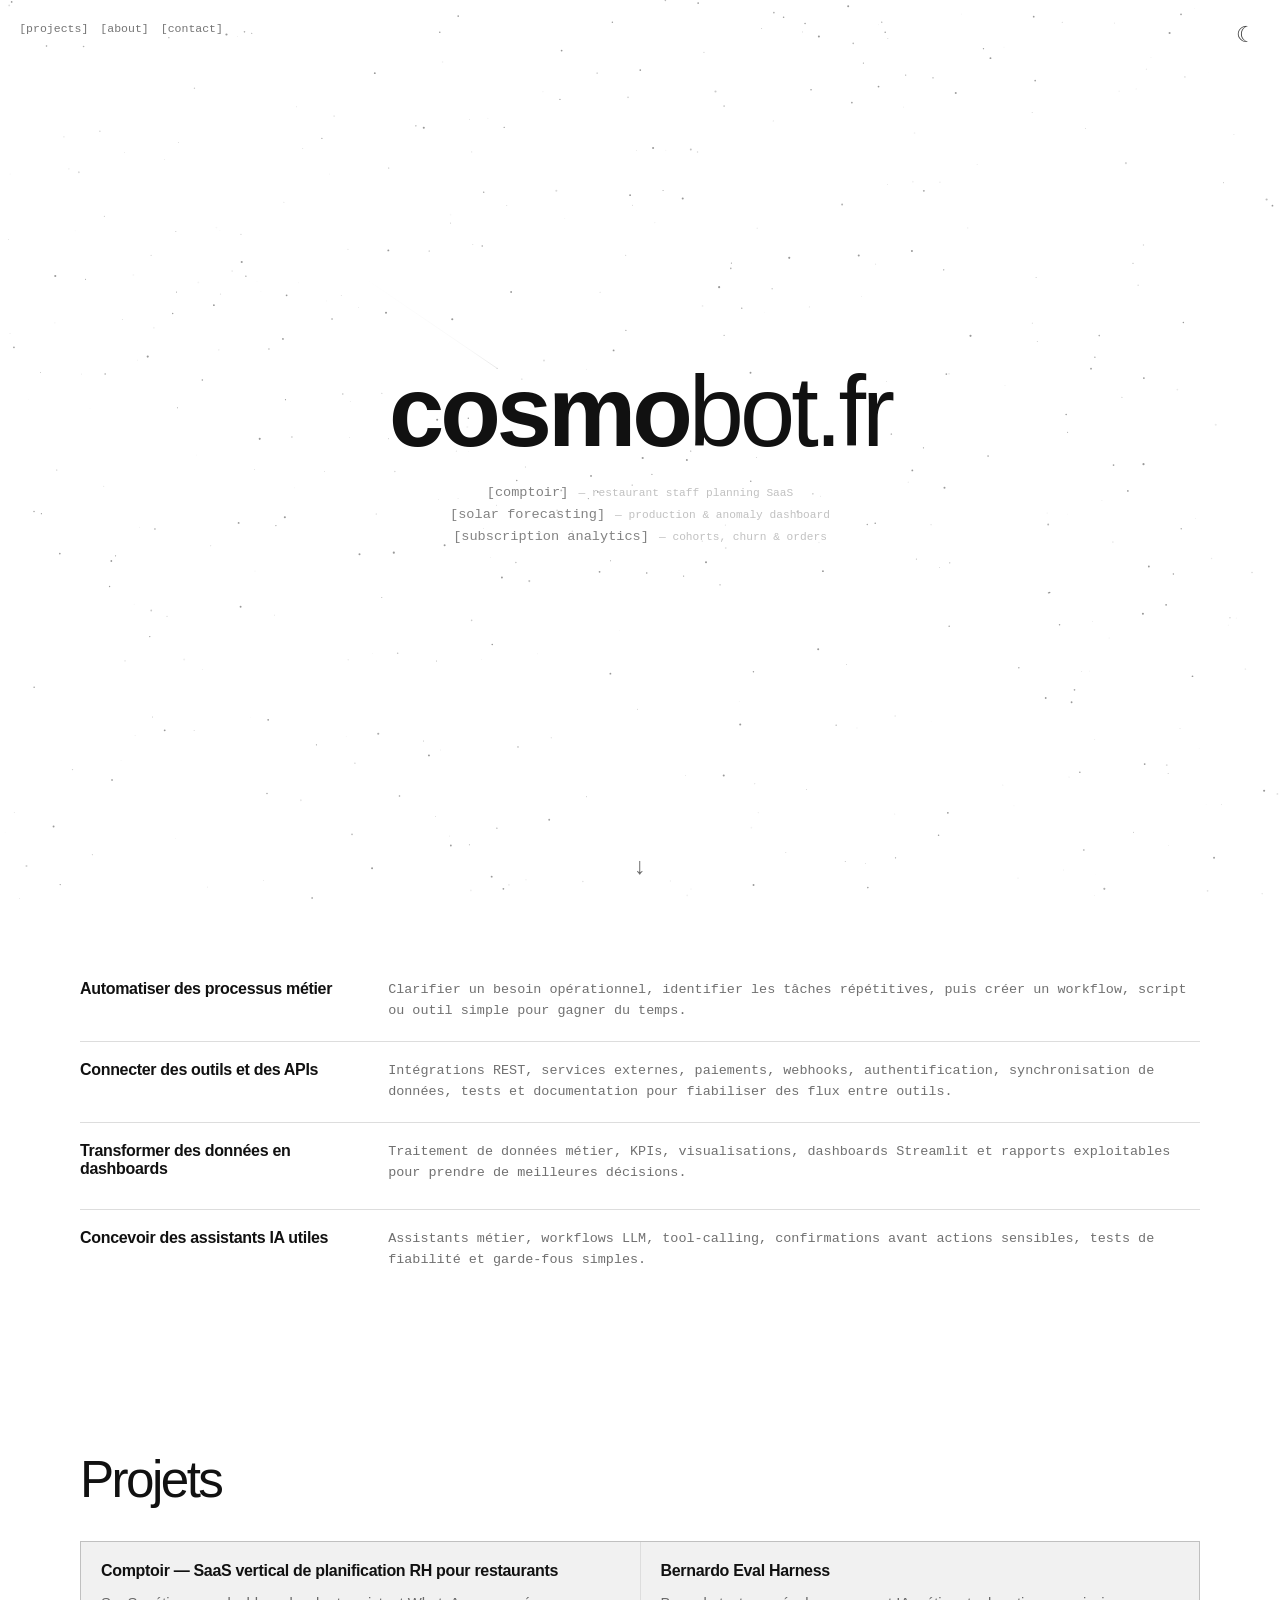
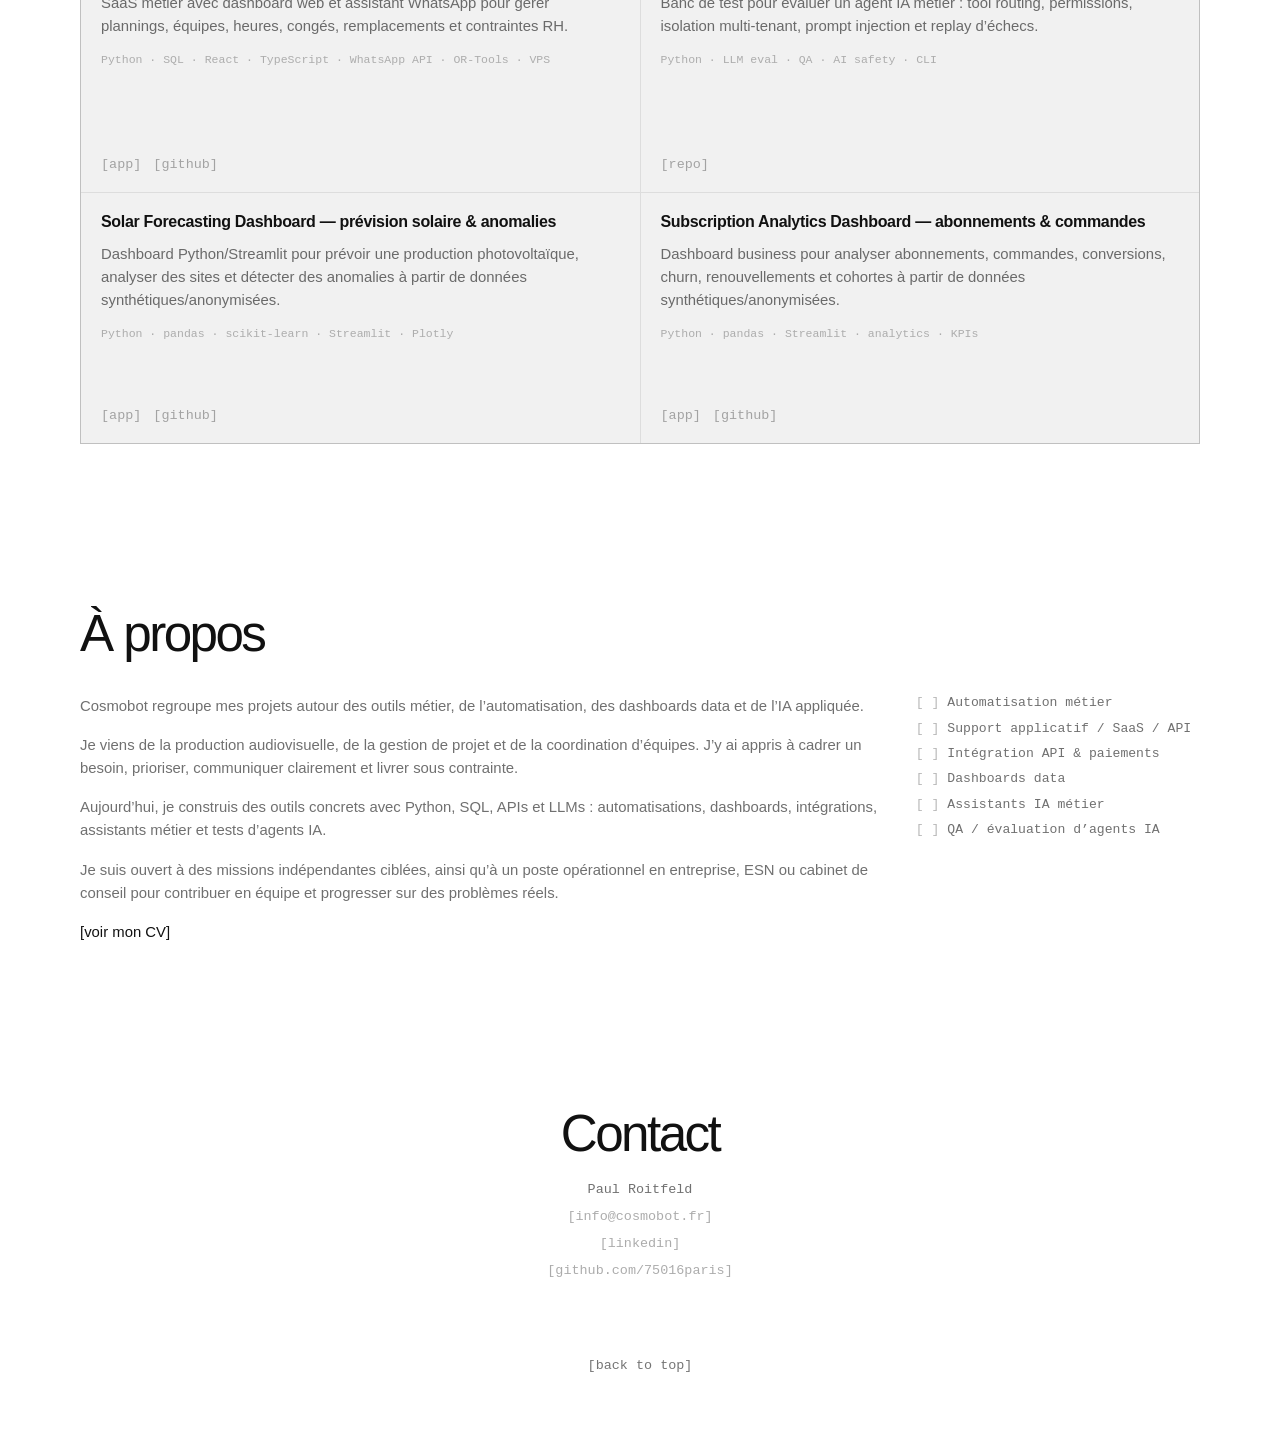
==== index.html @ 648d73d8 "Add back to top footers" ====
<!DOCTYPE html>
<html lang="fr">
<head>
  <meta charset="UTF-8">
  <meta name="viewport" content="width=device-width, initial-scale=1.0">
  <title>Cosmobot — Paul Roitfeld</title>
  <style>
    * { margin: 0; padding: 0; box-sizing: border-box; }

    :root {
      --bg: #0a0a0a;
      --text: #f0f0f0;
      --muted: rgba(240, 240, 240, 0.58);
      --faint: rgba(240, 240, 240, 0.28);
      --line: rgba(240, 240, 240, 0.14);
      --panel: rgba(240, 240, 240, 0.035);
    }

    [data-theme="light"] {
      --bg: #ffffff;
      --text: #111111;
      --muted: rgba(17, 17, 17, 0.60);
      --faint: rgba(17, 17, 17, 0.30);
      --line: rgba(17, 17, 17, 0.14);
      --panel: rgba(17, 17, 17, 0.035);
    }

    html { scroll-behavior: smooth; }

    body {
      background: var(--bg);
      color: var(--text);
      min-height: 100vh;
      transition: background 0.4s, color 0.4s;
      position: relative;
      font-family: Helvetica, 'Helvetica Neue', Arial, sans-serif;
    }

    #stars {
      position: fixed;
      top: 0; left: 0;
      width: 100%; height: 100%;
      z-index: 0;
      pointer-events: none;
      transition: opacity 0.4s;
    }

    .theme-toggle {
      position: fixed;
      top: 1.2rem;
      right: 1.2rem;
      z-index: 20;
      background: none;
      border: none;
      color: var(--text);
      cursor: pointer;
      font-size: 1.4rem;
      padding: 0.3rem;
      transition: color 0.4s, opacity 0.2s;
      opacity: 0.8;
      line-height: 1;
    }

    .theme-toggle:hover { opacity: 1; }

    .top-nav {
      position: fixed;
      top: 1.35rem;
      left: 1.2rem;
      z-index: 20;
      display: flex;
      gap: 0.75rem;
      flex-wrap: wrap;
      justify-content: flex-start;
      font-family: 'Courier New', Courier, monospace;
      font-size: 0.72rem;
    }

    .hero-products {
      display: flex;
      flex-direction: column;
      gap: 0.45rem;
      align-items: center;
      margin-bottom: 1.4rem;
      font-family: 'Courier New', Courier, monospace;
    }

    .scroll-nav {
      position: fixed;
      inset: 0;
      z-index: 20;
      pointer-events: none;
      font-family: 'Courier New', Courier, monospace;
    }

    .scroll-nav button {
      display: none;
      position: fixed;
      left: 50%;
      transform: translateX(-50%);
      background: none;
      border: none;
      color: var(--text);
      opacity: 0.62;
      font: inherit;
      font-size: 1.45rem;
      line-height: 1;
      padding: 0.25rem 0.35rem;
      cursor: pointer;
      pointer-events: auto;
      transition: opacity 0.2s, transform 0.2s;
    }

    #scrollUp { top: 1rem; }
    #scrollDown { bottom: 1rem; }
    .scroll-nav button.is-visible { display: block; }
    .scroll-nav button:hover { opacity: 1; transform: translateX(-50%) translateY(-1px); }

    .product-link {
      color: var(--text);
      font-size: 0.85rem;
      text-decoration: none;
      opacity: 0.52;
      transition: opacity 0.2s, color 0.4s;
      display: inline-block;
    }

    .product-link:hover { opacity: 1; }
    .product-link:hover .product-name { text-decoration: underline; }

    .product-tagline {
      opacity: 0.5;
      font-size: 0.7rem;
      margin-left: 0.3em;
    }

    .hero-links {
      display: flex;
      gap: 0.9rem;
      flex-wrap: wrap;
      justify-content: center;
      font-family: 'Courier New', Courier, monospace;
      font-size: 0.78rem;
    }

    a {
      color: inherit;
      text-decoration: none;
    }

    .top-nav a, .hero-links a, .bracket-link {
      opacity: 0.58;
      transition: opacity 0.2s, color 0.4s;
    }

    .top-nav a:hover, .hero-links a:hover, .bracket-link:hover { opacity: 1; }
    .top-nav a:hover span, .hero-links a:hover span, .bracket-link:hover span { text-decoration: underline; }

    .prominent-link {
      color: var(--text);
      opacity: 1;
    }

    main {
      position: relative;
      z-index: 1;
      width: min(1120px, calc(100% - 2.4rem));
      margin: 0 auto;
    }

    .hero {
      position: relative;
      min-height: 100vh;
      display: flex;
      flex-direction: column;
      align-items: center;
      justify-content: center;
      text-align: center;
      padding: 6rem 0 4rem;
    }

    .logo {
      font-size: clamp(2.9rem, 8vw, 6.2rem);
      letter-spacing: -0.04em;
      user-select: none;
      margin-bottom: 1.6rem;
      line-height: 0.95;
    }

    .logo-cosmo { font-weight: 700; }
    .logo-bot { font-weight: 300; }

    .intro-line {
      max-width: 840px;
      color: var(--muted);
      font-size: clamp(1.05rem, 2vw, 1.35rem);
      line-height: 1.45;
      margin-bottom: 1.8rem;
    }

    .actions {
      display: flex;
      gap: 1rem;
      flex-wrap: wrap;
      justify-content: center;
      font-family: 'Courier New', Courier, monospace;
      font-size: 0.82rem;
    }

    section {
      padding: 5rem 0;
    }

    .section-head {
      display: flex;
      align-items: baseline;
      justify-content: space-between;
      gap: 1.5rem;
      margin-bottom: 2rem;
    }

    h3 {
      font-size: clamp(1.8rem, 4vw, 3.2rem);
      font-weight: 400;
      letter-spacing: -0.05em;
    }


    .text-list {
      display: grid;
      gap: 1.2rem;
      width: 100%;
    }

    .text-item {
      display: grid;
      grid-template-columns: minmax(210px, 0.35fr) 1fr;
      gap: 1.5rem;
      padding-bottom: 1.2rem;
      border-bottom: 1px solid var(--line);
    }

    .text-item:last-child { border-bottom: none; }

    .text-item h4, .project h4 {
      font-size: 1rem;
      font-weight: 600;
      letter-spacing: -0.02em;
      margin-bottom: 0.75rem;
    }

    .text-item p {
      color: var(--muted);
      font-family: 'Courier New', Courier, monospace;
      font-size: 0.84rem;
      line-height: 1.55;
    }

    .project p, .about p {
      color: var(--muted);
      font-size: 0.93rem;
      line-height: 1.55;
    }

    .projects {
      display: grid;
      grid-template-columns: 1fr 1fr;
      gap: 1px;
      background: var(--line);
      border: 1px solid var(--line);
    }

    .project {
      background: color-mix(in srgb, var(--bg) 94%, var(--text));
      padding: 1.25rem;
      min-height: 250px;
      display: flex;
      flex-direction: column;
      justify-content: space-between;
      gap: 1.2rem;
      cursor: pointer;
      transition: background 0.2s, color 0.4s;
    }

    .project:hover,
    .project:focus-visible {
      background: color-mix(in srgb, var(--bg) 88%, var(--text));
      outline: none;
    }

    .meta {
      color: var(--faint);
      font-family: 'Courier New', Courier, monospace;
      font-size: 0.72rem;
      line-height: 1.5;
      margin-top: 0.8rem;
    }

    .about {
      display: grid;
      grid-template-columns: 1fr minmax(210px, 0.35fr);
      gap: 1.5rem;
      align-items: start;
      width: 100%;
    }

    .about p + p { margin-top: 1rem; }

    .roles {
      list-style: none;
      display: grid;
      gap: 0.65rem;
      color: var(--muted);
      font-family: 'Courier New', Courier, monospace;
      font-size: 0.82rem;
    }

    .roles li::before { content: '[ ] '; color: var(--faint); }

    .project-links,
    .contact-details {
      list-style: none;
      display: flex;
      flex-wrap: wrap;
      gap: 0.75rem;
      font-family: 'Courier New', Courier, monospace;
      font-size: 0.84rem;
      color: var(--muted);
    }

    .contact-details {
      justify-content: center;
      flex-direction: column;
      align-items: center;
    }

    .contact-block {
      display: flex;
      flex-direction: column;
      justify-content: center;
      align-items: center;
      text-align: center;
      gap: 1.2rem;
    }

    .contact-block p {
      max-width: 680px;
      color: var(--muted);
      line-height: 1.55;
    }

    .site-footer {
      padding: 0 0 4rem;
      text-align: center;
      font-family: 'Courier New', Courier, monospace;
      font-size: 0.84rem;
    }

    @media (max-width: 860px) {
      .projects, .about, .text-item { grid-template-columns: 1fr; }
      .top-nav {
        right: 4rem;
      }
      .section-head { align-items: flex-start; flex-direction: column; }
    }
  </style>
</head>
<body>
  <canvas id="stars"></canvas>

  <nav class="top-nav" aria-label="Navigation principale">
    <a href="#projets">[<span>projects</span>]</a>
    <a href="#about">[<span>about</span>]</a>
    <a href="#contact">[<span>contact</span>]</a>
  </nav>

  <button class="theme-toggle" id="themeToggle" aria-label="Toggle theme">
    <span id="toggleIcon">●</span>
  </button>

  <nav class="scroll-nav" aria-label="Navigation de défilement">
    <button type="button" id="scrollUp" aria-label="Faire défiler vers le haut">↑</button>
    <button type="button" id="scrollDown" aria-label="Faire défiler vers le bas">↓</button>
  </nav>

  <main>
    <section class="hero" id="top">
      <h1 class="logo"><span class="logo-cosmo">cosmo</span><span class="logo-bot">bot.fr</span></h1>
      <div class="hero-products" aria-label="Projets principaux">
        <a class="product-link" href="https://comptoir.cosmobot.fr" target="_blank" rel="noopener noreferrer">[<span class="product-name">comptoir</span>]<span class="product-tagline"> — restaurant staff planning SaaS</span></a>
        <a class="product-link" href="https://solar.cosmobot.fr" target="_blank" rel="noopener noreferrer">[<span class="product-name">solar forecasting</span>]<span class="product-tagline"> — production & anomaly dashboard</span></a>
        <a class="product-link" href="https://analytics.cosmobot.fr" target="_blank" rel="noopener noreferrer">[<span class="product-name">subscription analytics</span>]<span class="product-tagline"> — cohorts, churn & orders</span></a>
      </div>
    </section>

    <section id="services" aria-label="Services">
      <div class="text-list">
        <article class="text-item">
          <h4>Automatiser des processus métier</h4>
          <p>Clarifier un besoin opérationnel, identifier les tâches répétitives, puis créer un workflow, script ou outil simple pour gagner du temps.</p>
        </article>
        <article class="text-item">
          <h4>Connecter des outils et des APIs</h4>
          <p>Intégrations REST, services externes, paiements, webhooks, authentification, synchronisation de données, tests et documentation pour fiabiliser des flux entre outils.</p>
        </article>
        <article class="text-item">
          <h4>Transformer des données en dashboards</h4>
          <p>Traitement de données métier, KPIs, visualisations, dashboards Streamlit et rapports exploitables pour prendre de meilleures décisions.</p>
        </article>
        <article class="text-item">
          <h4>Concevoir des assistants IA utiles</h4>
          <p>Assistants métier, workflows LLM, tool-calling, confirmations avant actions sensibles, tests de fiabilité et garde-fous simples.</p>
        </article>
      </div>
    </section>

    <section id="projets">
      <div class="section-head">
        <h3>Projets</h3>
      </div>
      <div class="projects">
        <article class="project" id="comptoir" tabindex="0" data-href="projects/comptoir.html" aria-label="Ouvrir la page projet Comptoir">
          <div>
            <h4>Comptoir — SaaS vertical de planification RH pour restaurants</h4>
            <p>SaaS métier avec dashboard web et assistant WhatsApp pour gérer plannings, équipes, heures, congés, remplacements et contraintes RH.</p>
            <div class="meta">Python · SQL · React · TypeScript · WhatsApp API · OR-Tools · VPS</div>
          </div>
          <div class="project-links">
            <a class="bracket-link" href="https://comptoir.cosmobot.fr" target="_blank" rel="noopener noreferrer">[<span>app</span>]</a>
            <a class="bracket-link" href="https://github.com/75016paris/comptoir-ai-restaurant-planning" target="_blank" rel="noopener noreferrer">[<span>github</span>]</a>
          </div>
        </article>
        <article class="project" id="bernardo" tabindex="0" data-href="projects/bernardo.html" aria-label="Ouvrir la page projet Bernardo Eval Harness">
          <div>
            <h4>Bernardo Eval Harness</h4>
            <p>Banc de test pour évaluer un agent IA métier : tool routing, permissions, isolation multi-tenant, prompt injection et replay d’échecs.</p>
            <div class="meta">Python · LLM eval · QA · AI safety · CLI</div>
          </div>
          <div class="project-links">
            <a class="bracket-link" href="https://github.com/75016paris/bernardo-ai-agent-eval-harness" target="_blank" rel="noopener noreferrer">[<span>repo</span>]</a>
          </div>
        </article>
        <article class="project" id="solar-forecasting" tabindex="0" data-href="projects/solar-forecasting.html" aria-label="Ouvrir la page projet Solar Forecasting Dashboard">
          <div>
            <h4>Solar Forecasting Dashboard — prévision solaire & anomalies</h4>
            <p>Dashboard Python/Streamlit pour prévoir une production photovoltaïque, analyser des sites et détecter des anomalies à partir de données synthétiques/anonymisées.</p>
            <div class="meta">Python · pandas · scikit-learn · Streamlit · Plotly</div>
          </div>
          <div class="project-links">
            <a class="bracket-link" href="https://solar.cosmobot.fr" target="_blank" rel="noopener noreferrer">[<span>app</span>]</a>
            <a class="bracket-link" href="https://github.com/75016paris/solar-forecasting-anomaly-detection-dashboard" target="_blank" rel="noopener noreferrer">[<span>github</span>]</a>
          </div>
        </article>
        <article class="project" id="subscription-analytics" tabindex="0" data-href="projects/subscription-analytics.html" aria-label="Ouvrir la page projet Subscription Analytics Dashboard">
          <div>
            <h4>Subscription Analytics Dashboard — abonnements & commandes</h4>
            <p>Dashboard business pour analyser abonnements, commandes, conversions, churn, renouvellements et cohortes à partir de données synthétiques/anonymisées.</p>
            <div class="meta">Python · pandas · Streamlit · analytics · KPIs</div>
          </div>
          <div class="project-links">
            <a class="bracket-link" href="https://analytics.cosmobot.fr" target="_blank" rel="noopener noreferrer">[<span>app</span>]</a>
            <a class="bracket-link" href="https://github.com/75016paris/subscription-analytics-dashboard" target="_blank" rel="noopener noreferrer">[<span>github</span>]</a>
          </div>
        </article>
      </div>
    </section>

    <section id="about">
      <div class="section-head">
        <h3>À propos</h3>
      </div>
      <div class="about">
        <div>
          <p>
            Cosmobot regroupe mes projets autour des outils métier, de l’automatisation,
            des dashboards data et de l’IA appliquée.
          </p>
          <p>
            Je viens de la production audiovisuelle, de la gestion de projet et de la coordination d’équipes.
            J’y ai appris à cadrer un besoin, prioriser, communiquer clairement et livrer sous contrainte.
          </p>
          <p>
            Aujourd’hui, je construis des outils concrets avec Python, SQL, APIs et LLMs : automatisations,
            dashboards, intégrations, assistants métier et tests d’agents IA.
          </p>
          <p>
            Je suis ouvert à des missions indépendantes ciblées, ainsi qu’à un poste opérationnel en entreprise,
            ESN ou cabinet de conseil pour contribuer en équipe et progresser sur des problèmes réels.
          </p>
          <p>
            <a class="bracket-link prominent-link" href="cv.html">[<span>voir mon CV</span>]</a>
          </p>
        </div>
        <ul class="roles">
          <li>Automatisation métier</li>
          <li>Support applicatif / SaaS / API</li>
          <li>Intégration API & paiements</li>
          <li>Dashboards data</li>
          <li>Assistants IA métier</li>
          <li>QA / évaluation d’agents IA</li>
        </ul>
      </div>
    </section>

    <section id="contact">
      <div class="contact-block">
        <h3>Contact</h3>
        <ul class="contact-details">
          <li>Paul Roitfeld</li>
          <li><a class="bracket-link js-email" href="#" data-user="info" data-domain="cosmobot.fr">[<span>info@cosmobot.fr</span>]</a></li>
          <li><a class="bracket-link" href="https://www.linkedin.com/in/paul-r-07ab7b38b/">[<span>linkedin</span>]</a></li>
          <li><a class="bracket-link" href="https://github.com/75016paris">[<span>github.com/75016paris</span>]</a></li>
        </ul>
      </div>
    </section>

    <footer class="site-footer">
      <a class="bracket-link" href="#top">[<span>back to top</span>]</a>
    </footer>
  </main>

  <script>
    const html = document.documentElement;
    const iconEl = document.getElementById('toggleIcon');
    const canvas = document.getElementById('stars');
    const ctx = canvas.getContext('2d');
    const ICONS = { light: '☾︎', dark: '☀︎' };

    function getSystemPref() {
      return window.matchMedia('(prefers-color-scheme: light)').matches ? 'light' : 'dark';
    }

    let theme = localStorage.getItem('cosmobot-theme') || getSystemPref();

    function applyTheme() {
      html.setAttribute('data-theme', theme);
      iconEl.textContent = ICONS[theme];
    }

    applyTheme();

    document.getElementById('themeToggle').addEventListener('click', () => {
      theme = theme === 'light' ? 'dark' : 'light';
      localStorage.setItem('cosmobot-theme', theme);
      applyTheme();
    });

    document.querySelectorAll('.js-email').forEach((link) => {
      const email = `${link.dataset.user}@${link.dataset.domain}`;
      link.href = `mailto:${email}`;
    });

    document.querySelectorAll('.project').forEach((card) => {
      card.addEventListener('click', () => {
        window.location.href = card.dataset.href;
      });
      card.addEventListener('keydown', (event) => {
        if (event.key === 'Enter' || event.key === ' ') {
          event.preventDefault();
          window.location.href = card.dataset.href;
        }
      });
    });

    document.querySelectorAll('.project a').forEach((link) => {
      link.addEventListener('click', (event) => event.stopPropagation());
    });

    const scrollUp = document.getElementById('scrollUp');
    const scrollDown = document.getElementById('scrollDown');

    function updateScrollNav() {
      const doc = document.documentElement;
      const canScroll = doc.scrollHeight > window.innerHeight + 8;
      const nearTop = window.scrollY < 24;
      const nearBottom = window.scrollY + window.innerHeight >= doc.scrollHeight - 24;
      scrollUp.classList.toggle('is-visible', canScroll && !nearTop);
      scrollDown.classList.toggle('is-visible', canScroll && !nearBottom);
    }

    scrollUp.addEventListener('click', () => {
      window.scrollBy({ top: -window.innerHeight * 0.85, behavior: 'smooth' });
    });

    scrollDown.addEventListener('click', () => {
      if (window.scrollY < 24) {
        const services = document.getElementById('services');
        const target = Math.max(0, services.offsetTop - 60);
        window.scrollTo({ top: target, behavior: 'smooth' });
        return;
      }
      window.scrollBy({ top: window.innerHeight * 0.85, behavior: 'smooth' });
    });

    window.addEventListener('scroll', updateScrollNav, { passive: true });
    window.addEventListener('resize', updateScrollNav);
    updateScrollNav();

    let w, h, stars = [], shootingStar = null, shootingTimer = 0, lastTime = 0;

    function resize() {
      w = canvas.width = window.innerWidth;
      h = canvas.height = window.innerHeight;
      initStars();
    }

    function initStars() {
      stars = [];
      const count = Math.floor((w * h) / 2500);
      for (let i = 0; i < count; i++) {
        stars.push({
          x: Math.random() * w,
          y: Math.random() * h,
          r: Math.random() * 0.7 + 0.2,
          baseAlpha: Math.random() * 0.05 + 0.02,
          phase: Math.random() * Math.PI * 2,
          speed: Math.random() * 1.2 + 0.3,
          amplitude: Math.random() * 0.95 + 0.4
        });
      }
    }

    function starColor() {
      return html.getAttribute('data-theme') === 'light' ? '0, 0, 0' : '255, 255, 255';
    }

    function launchShootingStar() {
      shootingStar = {
        x: Math.random() * w * 0.7,
        y: Math.random() * h * 0.3,
        angle: Math.PI / 7 + Math.random() * Math.PI / 8,
        speed: 7 + Math.random() * 3,
        life: 1,
        length: 140 + Math.random() * 80,
        maxAlpha: 0.3 + Math.random() * 0.2
      };
    }

    function draw(time) {
      const dt = (time - lastTime) / 1000;
      lastTime = time;
      ctx.clearRect(0, 0, w, h);
      const c = starColor();
      const isLight = html.getAttribute('data-theme') === 'light';

      for (const s of stars) {
        s.phase += s.speed * dt;
        const twinkle = (Math.sin(s.phase) + 1) / 2;
        const alpha = s.baseAlpha + s.amplitude * twinkle;
        const a = isLight ? Math.min(alpha * 1.2, 0.40) : alpha;
        const r = isLight ? s.r * 1.2 : s.r;
        ctx.beginPath();
        ctx.arc(s.x, s.y, r, 0, Math.PI * 2);
        ctx.fillStyle = `rgba(${c}, ${a})`;
        ctx.fill();
      }

      shootingTimer += dt;
      const shootInterval = shootingStar === null && lastTime < 3000 ? 1 : 6 + Math.random() * 6;
      if (shootingTimer > shootInterval && !shootingStar) {
        launchShootingStar();
        shootingTimer = 0;
      }

      if (shootingStar) {
        const ss = shootingStar;
        ss.x += Math.cos(ss.angle) * ss.speed;
        ss.y += Math.sin(ss.angle) * ss.speed;
        ss.life -= dt * 0.4;
        if (ss.life > 0 && ss.x < w + 100 && ss.y < h + 100) {
          const tailX = ss.x - Math.cos(ss.angle) * ss.length * ss.life;
          const tailY = ss.y - Math.sin(ss.angle) * ss.length * ss.life;
          const a = ss.life * (isLight ? ss.maxAlpha * 0.5 : ss.maxAlpha);
          const grad = ctx.createLinearGradient(tailX, tailY, ss.x, ss.y);
          grad.addColorStop(0, `rgba(${c}, 0)`);
          grad.addColorStop(0.8, `rgba(${c}, ${a * 0.3})`);
          grad.addColorStop(1, `rgba(${c}, ${a})`);
          ctx.beginPath();
          ctx.moveTo(tailX, tailY);
          ctx.lineTo(ss.x, ss.y);
          ctx.strokeStyle = grad;
          ctx.lineWidth = 0.7;
          ctx.stroke();
          ctx.beginPath();
          ctx.arc(ss.x, ss.y, 0.7, 0, Math.PI * 2);
          ctx.fillStyle = `rgba(${c}, ${a * 1.2})`;
          ctx.fill();
        } else {
          shootingStar = null;
        }
      }

      requestAnimationFrame(draw);
    }

    window.addEventListener('resize', resize);
    resize();
    requestAnimationFrame(draw);
  </script>
</body>
</html>
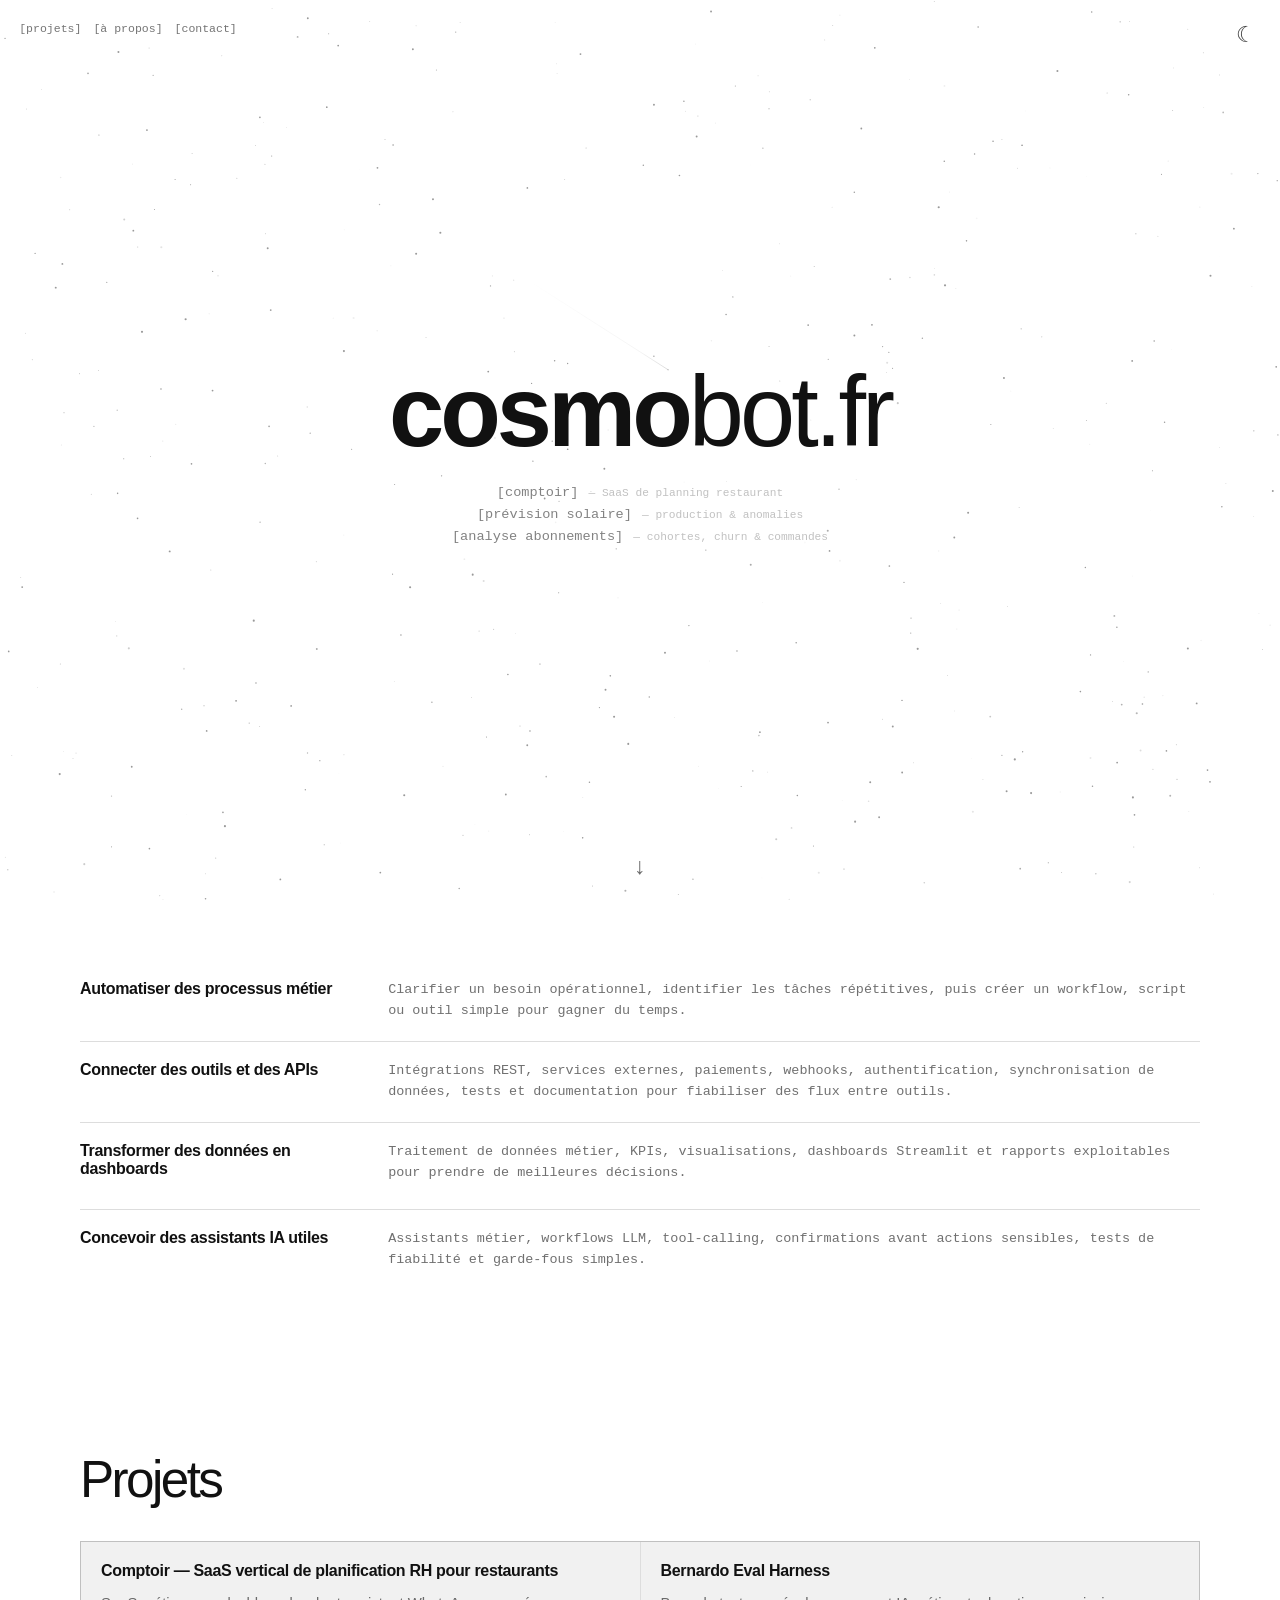
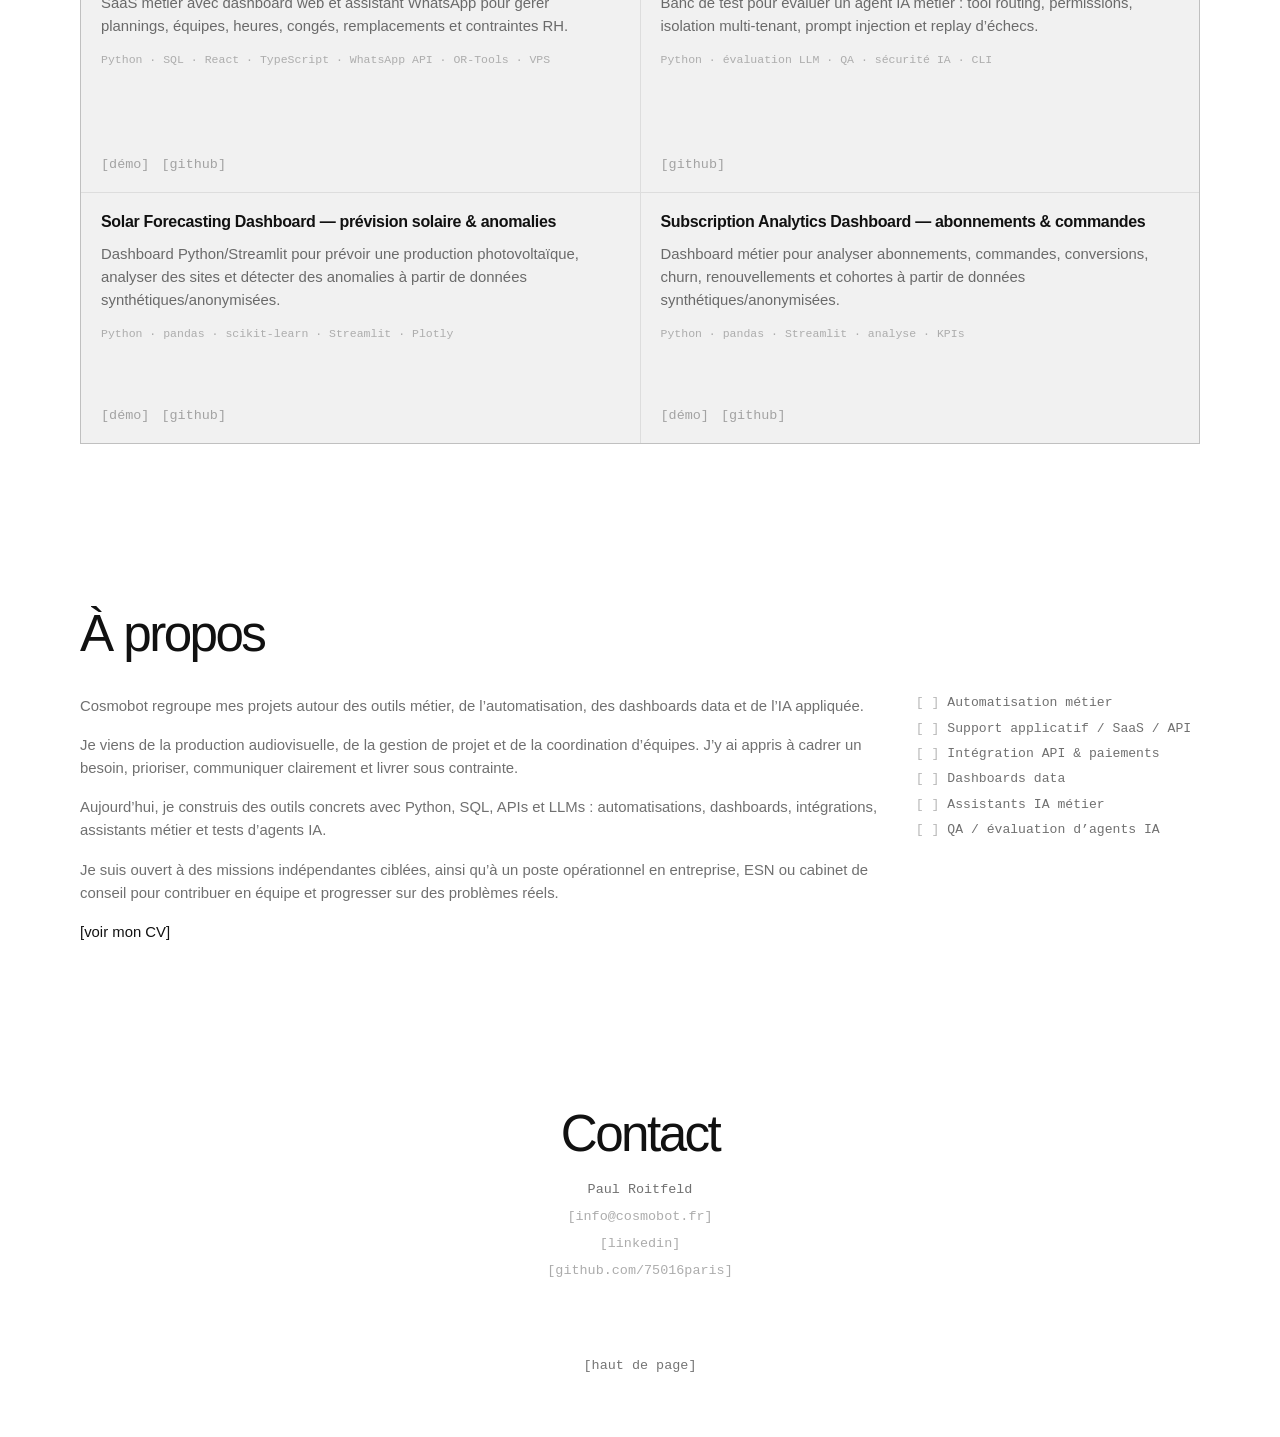
==== commit 169b75ad: "Translate French site UI labels" ====
--- a/index.html
+++ b/index.html
@@ -369,12 +369,12 @@
   <canvas id="stars"></canvas>
 
   <nav class="top-nav" aria-label="Navigation principale">
-    <a href="#projets">[<span>projects</span>]</a>
-    <a href="#about">[<span>about</span>]</a>
+    <a href="#projets">[<span>projets</span>]</a>
+    <a href="#about">[<span>à propos</span>]</a>
     <a href="#contact">[<span>contact</span>]</a>
   </nav>
 
-  <button class="theme-toggle" id="themeToggle" aria-label="Toggle theme">
+  <button class="theme-toggle" id="themeToggle" aria-label="Changer le thème">
     <span id="toggleIcon">●</span>
   </button>
 
@@ -387,9 +387,9 @@
     <section class="hero" id="top">
       <h1 class="logo"><span class="logo-cosmo">cosmo</span><span class="logo-bot">bot.fr</span></h1>
       <div class="hero-products" aria-label="Projets principaux">
-        <a class="product-link" href="https://comptoir.cosmobot.fr" target="_blank" rel="noopener noreferrer">[<span class="product-name">comptoir</span>]<span class="product-tagline"> — restaurant staff planning SaaS</span></a>
-        <a class="product-link" href="https://solar.cosmobot.fr" target="_blank" rel="noopener noreferrer">[<span class="product-name">solar forecasting</span>]<span class="product-tagline"> — production & anomaly dashboard</span></a>
-        <a class="product-link" href="https://analytics.cosmobot.fr" target="_blank" rel="noopener noreferrer">[<span class="product-name">subscription analytics</span>]<span class="product-tagline"> — cohorts, churn & orders</span></a>
+        <a class="product-link" href="https://comptoir.cosmobot.fr" target="_blank" rel="noopener noreferrer">[<span class="product-name">comptoir</span>]<span class="product-tagline"> — SaaS de planning restaurant</span></a>
+        <a class="product-link" href="https://solar.cosmobot.fr" target="_blank" rel="noopener noreferrer">[<span class="product-name">prévision solaire</span>]<span class="product-tagline"> — production & anomalies</span></a>
+        <a class="product-link" href="https://analytics.cosmobot.fr" target="_blank" rel="noopener noreferrer">[<span class="product-name">analyse abonnements</span>]<span class="product-tagline"> — cohortes, churn & commandes</span></a>
       </div>
     </section>
 
@@ -426,7 +426,7 @@
             <div class="meta">Python · SQL · React · TypeScript · WhatsApp API · OR-Tools · VPS</div>
           </div>
           <div class="project-links">
-            <a class="bracket-link" href="https://comptoir.cosmobot.fr" target="_blank" rel="noopener noreferrer">[<span>app</span>]</a>
+            <a class="bracket-link" href="https://comptoir.cosmobot.fr" target="_blank" rel="noopener noreferrer">[<span>démo</span>]</a>
             <a class="bracket-link" href="https://github.com/75016paris/comptoir-ai-restaurant-planning" target="_blank" rel="noopener noreferrer">[<span>github</span>]</a>
           </div>
         </article>
@@ -434,10 +434,10 @@
           <div>
             <h4>Bernardo Eval Harness</h4>
             <p>Banc de test pour évaluer un agent IA métier : tool routing, permissions, isolation multi-tenant, prompt injection et replay d’échecs.</p>
-            <div class="meta">Python · LLM eval · QA · AI safety · CLI</div>
+            <div class="meta">Python · évaluation LLM · QA · sécurité IA · CLI</div>
           </div>
           <div class="project-links">
-            <a class="bracket-link" href="https://github.com/75016paris/bernardo-ai-agent-eval-harness" target="_blank" rel="noopener noreferrer">[<span>repo</span>]</a>
+            <a class="bracket-link" href="https://github.com/75016paris/bernardo-ai-agent-eval-harness" target="_blank" rel="noopener noreferrer">[<span>github</span>]</a>
           </div>
         </article>
         <article class="project" id="solar-forecasting" tabindex="0" data-href="projects/solar-forecasting.html" aria-label="Ouvrir la page projet Solar Forecasting Dashboard">
@@ -447,18 +447,18 @@
             <div class="meta">Python · pandas · scikit-learn · Streamlit · Plotly</div>
           </div>
           <div class="project-links">
-            <a class="bracket-link" href="https://solar.cosmobot.fr" target="_blank" rel="noopener noreferrer">[<span>app</span>]</a>
+            <a class="bracket-link" href="https://solar.cosmobot.fr" target="_blank" rel="noopener noreferrer">[<span>démo</span>]</a>
             <a class="bracket-link" href="https://github.com/75016paris/solar-forecasting-anomaly-detection-dashboard" target="_blank" rel="noopener noreferrer">[<span>github</span>]</a>
           </div>
         </article>
         <article class="project" id="subscription-analytics" tabindex="0" data-href="projects/subscription-analytics.html" aria-label="Ouvrir la page projet Subscription Analytics Dashboard">
           <div>
             <h4>Subscription Analytics Dashboard — abonnements & commandes</h4>
-            <p>Dashboard business pour analyser abonnements, commandes, conversions, churn, renouvellements et cohortes à partir de données synthétiques/anonymisées.</p>
-            <div class="meta">Python · pandas · Streamlit · analytics · KPIs</div>
+            <p>Dashboard métier pour analyser abonnements, commandes, conversions, churn, renouvellements et cohortes à partir de données synthétiques/anonymisées.</p>
+            <div class="meta">Python · pandas · Streamlit · analyse · KPIs</div>
           </div>
           <div class="project-links">
-            <a class="bracket-link" href="https://analytics.cosmobot.fr" target="_blank" rel="noopener noreferrer">[<span>app</span>]</a>
+            <a class="bracket-link" href="https://analytics.cosmobot.fr" target="_blank" rel="noopener noreferrer">[<span>démo</span>]</a>
             <a class="bracket-link" href="https://github.com/75016paris/subscription-analytics-dashboard" target="_blank" rel="noopener noreferrer">[<span>github</span>]</a>
           </div>
         </article>
@@ -515,7 +515,7 @@
     </section>
 
     <footer class="site-footer">
-      <a class="bracket-link" href="#top">[<span>back to top</span>]</a>
+      <a class="bracket-link" href="#top">[<span>haut de page</span>]</a>
     </footer>
   </main>
 
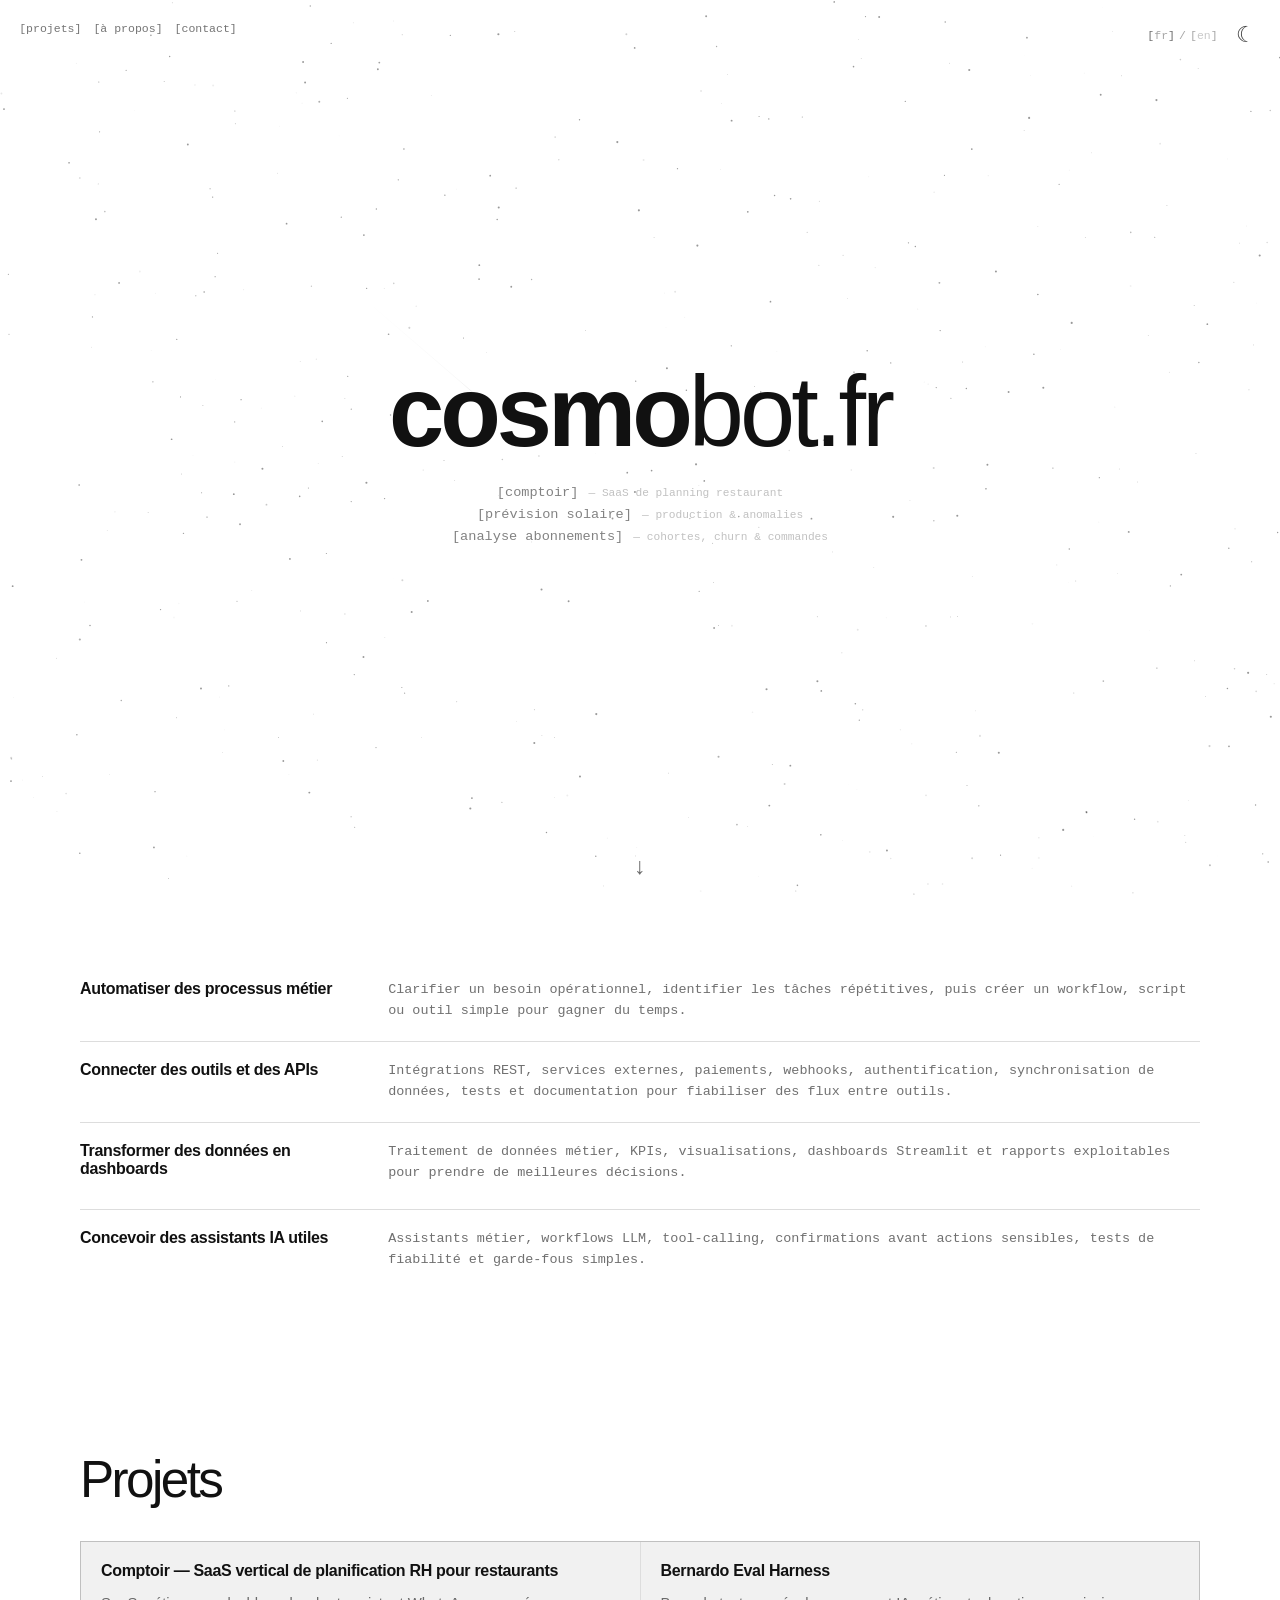
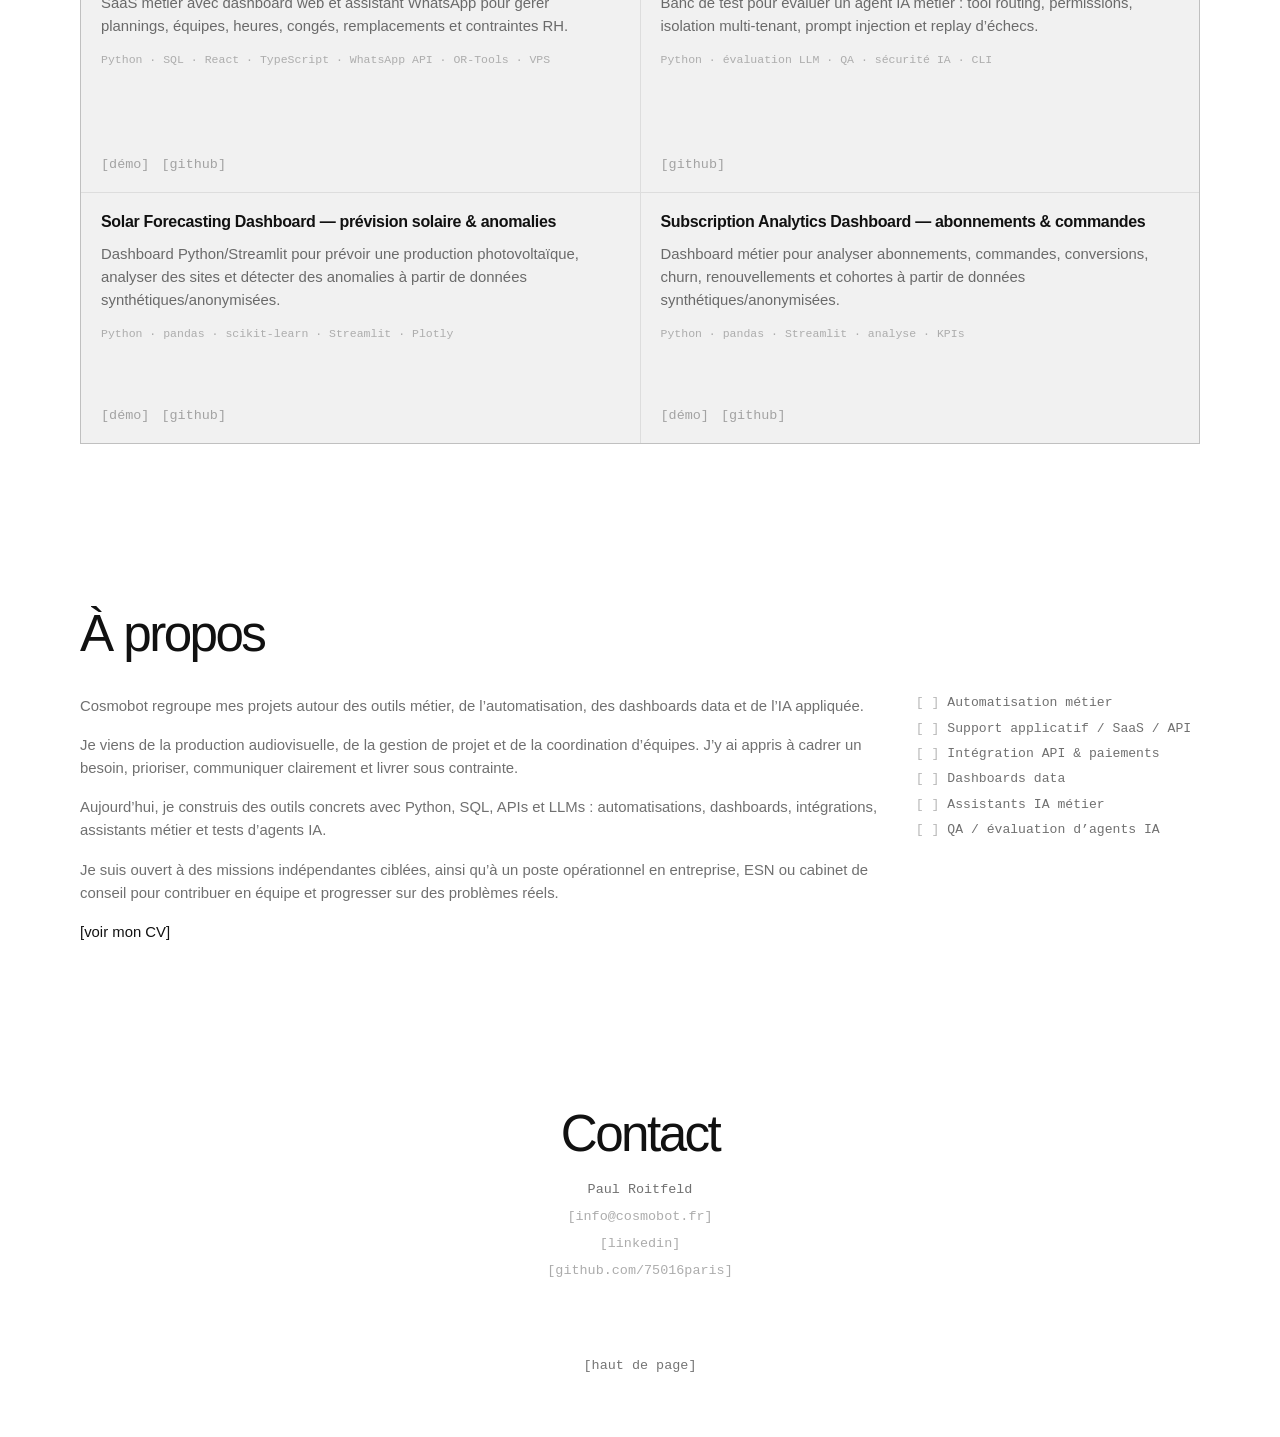
==== commit 38cf45bb: "Add project hover preview images" ====
--- a/index.html
+++ b/index.html
@@ -62,6 +62,42 @@
     }
 
     .theme-toggle:hover { opacity: 1; }
+
+    .corner-controls {
+      position: fixed;
+      top: 1.2rem;
+      right: 1.2rem;
+      z-index: 20;
+      display: flex;
+      align-items: center;
+      gap: 0.85rem;
+      font-family: 'Courier New', Courier, monospace;
+      font-size: 0.72rem;
+    }
+
+    .corner-controls .theme-toggle {
+      position: static;
+      top: auto;
+      right: auto;
+    }
+
+    .language-switch {
+      display: flex;
+      gap: 0.25rem;
+      color: var(--muted);
+    }
+
+    .language-switch a,
+    .language-switch span {
+      opacity: 0.62;
+      color: inherit;
+      text-decoration: none;
+    }
+
+    .language-switch a:hover,
+    .language-switch a.is-active { opacity: 1; }
+
+    .language-switch a:hover span { text-decoration: underline; }
 
     .top-nav {
       position: fixed;
@@ -271,6 +307,8 @@
     }
 
     .project {
+      position: relative;
+      overflow: hidden;
       background: color-mix(in srgb, var(--bg) 94%, var(--text));
       padding: 1.25rem;
       min-height: 250px;
@@ -282,11 +320,69 @@
       transition: background 0.2s, color 0.4s;
     }
 
+    .project::before {
+      content: '';
+      position: absolute;
+      inset: 0;
+      z-index: 0;
+      background-image: var(--project-preview);
+      background-size: cover;
+      background-position: center;
+      opacity: 0;
+      filter: brightness(0.58) saturate(0.9);
+      transform: scale(1.04);
+      transition: opacity 0.24s ease, transform 0.32s ease;
+    }
+
+    .project::after {
+      content: '';
+      position: absolute;
+      inset: 0;
+      z-index: 0;
+      background: rgba(0, 0, 0, 0.34);
+      opacity: 0;
+      transition: opacity 0.24s ease;
+    }
+
+    .project > * {
+      position: relative;
+      z-index: 1;
+    }
+
     .project:hover,
     .project:focus-visible {
       background: color-mix(in srgb, var(--bg) 88%, var(--text));
+      color: #f0f0f0;
       outline: none;
     }
+
+    .project:hover::before,
+    .project:focus-visible::before {
+      opacity: 1;
+      transform: scale(1);
+    }
+
+    .project:hover::after,
+    .project:focus-visible::after {
+      opacity: 1;
+    }
+
+    .project:hover h4,
+    .project:focus-visible h4,
+    .project:hover p,
+    .project:focus-visible p,
+    .project:hover .meta,
+    .project:focus-visible .meta,
+    .project:hover .project-links,
+    .project:focus-visible .project-links {
+      color: rgba(240, 240, 240, 0.9);
+      text-shadow: 0 1px 8px rgba(0, 0, 0, 0.85);
+    }
+
+    #comptoir { --project-preview: url('assets/project-previews/comptoir-dashboard.png'); }
+    #bernardo { --project-preview: url('assets/project-previews/bernardo-terminal.png'); }
+    #solar-forecasting { --project-preview: url('assets/project-previews/solar-executive.png'); }
+    #subscription-analytics { --project-preview: url('assets/project-previews/subscription-business-kpis.png'); }
 
     .meta {
       color: var(--faint);
@@ -359,7 +455,7 @@
     @media (max-width: 860px) {
       .projects, .about, .text-item { grid-template-columns: 1fr; }
       .top-nav {
-        right: 4rem;
+        right: 8rem;
       }
       .section-head { align-items: flex-start; flex-direction: column; }
     }
@@ -374,9 +470,16 @@
     <a href="#contact">[<span>contact</span>]</a>
   </nav>
 
-  <button class="theme-toggle" id="themeToggle" aria-label="Changer le thème">
-    <span id="toggleIcon">●</span>
-  </button>
+  <div class="corner-controls">
+    <nav class="language-switch" aria-label="Langue">
+      <a class="is-active" href="/" aria-current="page">[<span>fr</span>]</a>
+      <span>/</span>
+      <a href="en/">[<span>en</span>]</a>
+    </nav>
+    <button class="theme-toggle" id="themeToggle" aria-label="Changer le thème">
+      <span id="toggleIcon">●</span>
+    </button>
+  </div>
 
   <nav class="scroll-nav" aria-label="Navigation de défilement">
     <button type="button" id="scrollUp" aria-label="Faire défiler vers le haut">↑</button>
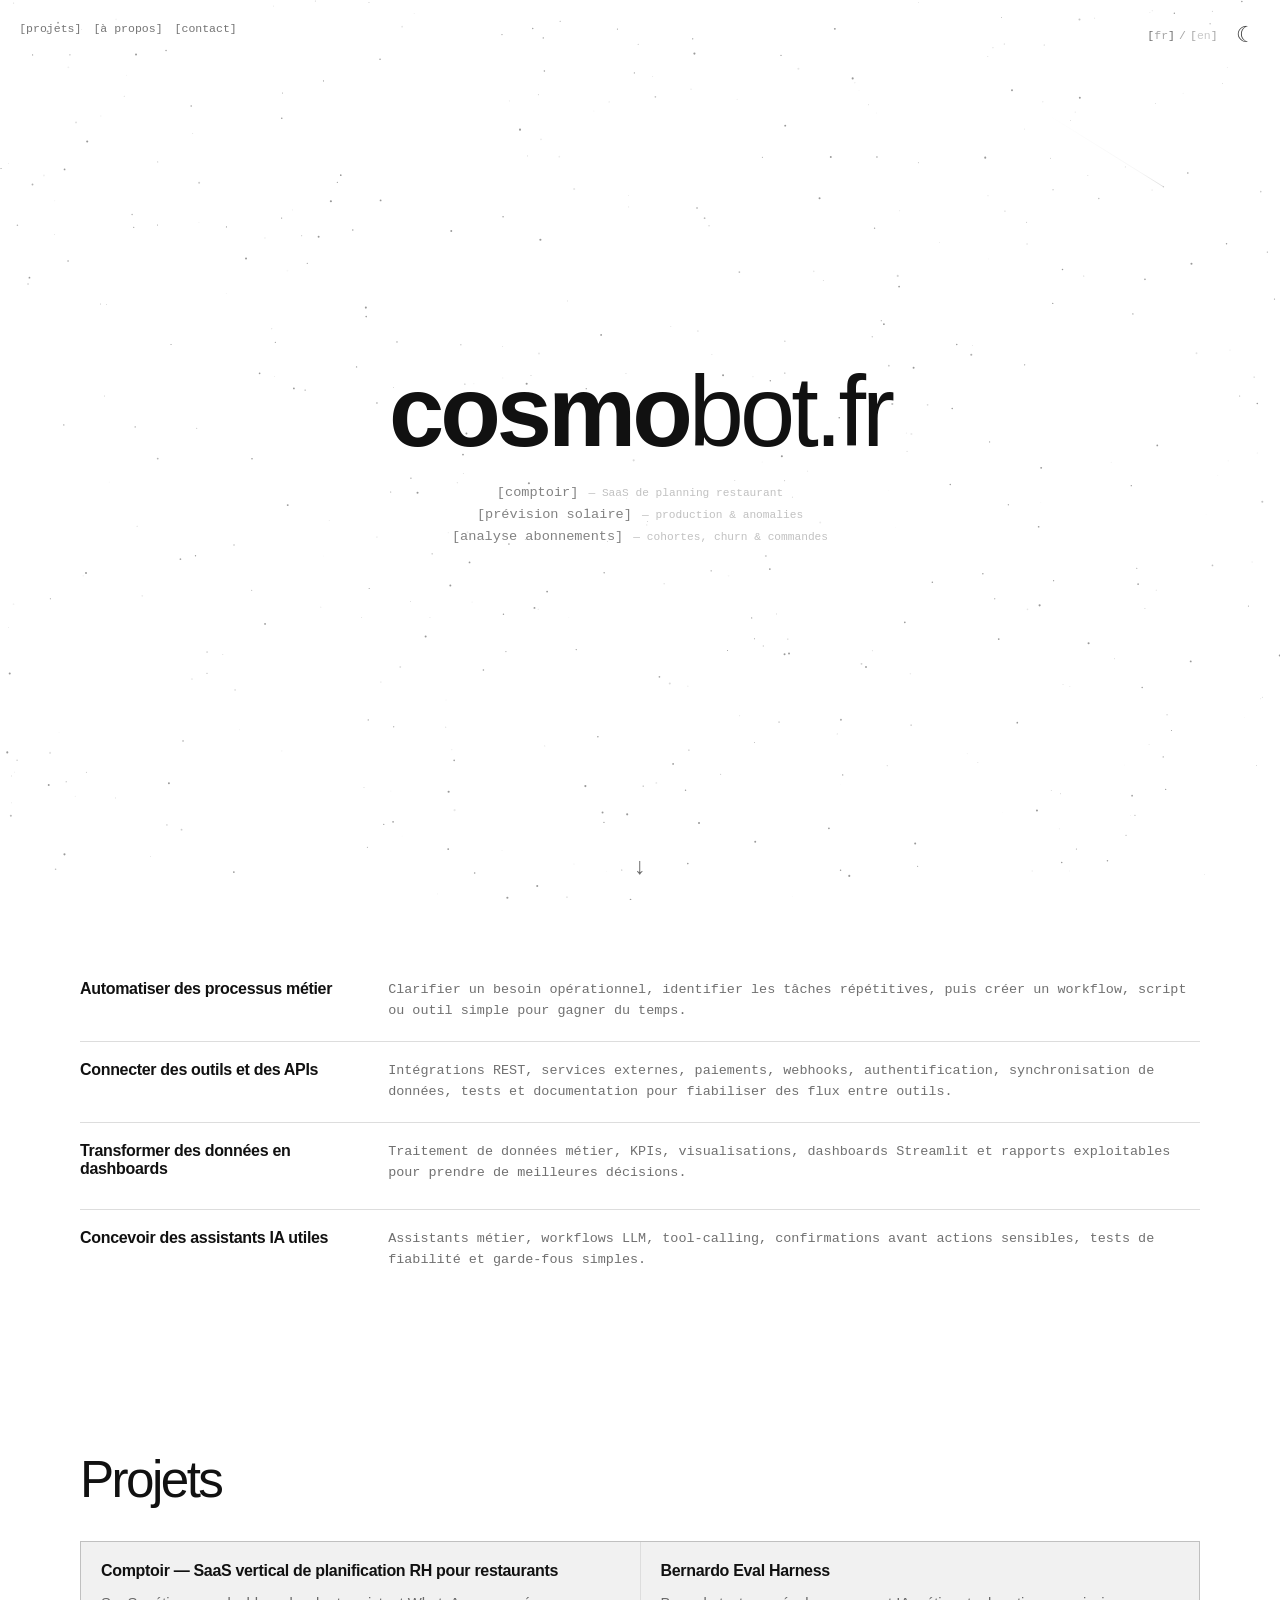
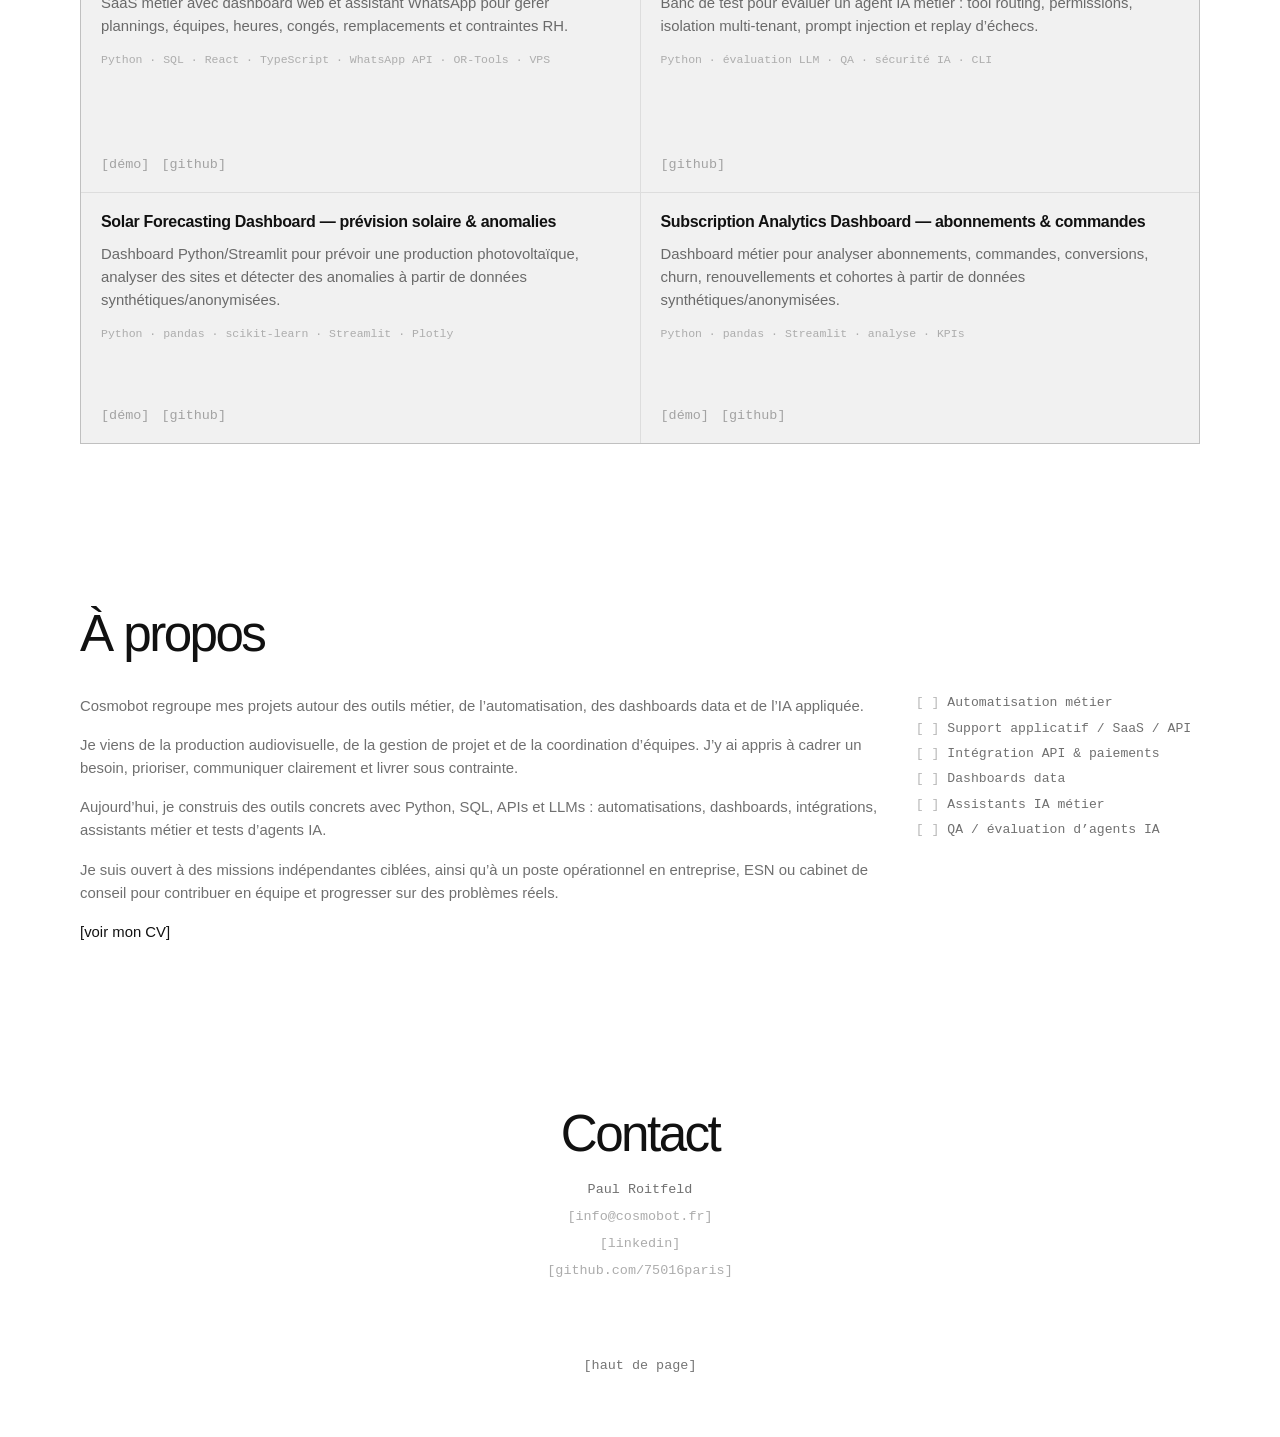
==== commit 92ce5557: "Bust project preview image cache" ====
--- a/index.html
+++ b/index.html
@@ -379,10 +379,10 @@
       text-shadow: 0 1px 8px rgba(0, 0, 0, 0.85);
     }
 
-    #comptoir { --project-preview: url('assets/project-previews/comptoir-dashboard.png'); }
-    #bernardo { --project-preview: url('assets/project-previews/bernardo-terminal.png'); }
-    #solar-forecasting { --project-preview: url('assets/project-previews/solar-executive.png'); }
-    #subscription-analytics { --project-preview: url('assets/project-previews/subscription-business-kpis.png'); }
+    #comptoir { --project-preview: url('assets/project-previews/comptoir-dashboard.png?v=38cf45b'); }
+    #bernardo { --project-preview: url('assets/project-previews/bernardo-terminal.png?v=38cf45b'); }
+    #solar-forecasting { --project-preview: url('assets/project-previews/solar-executive.png?v=38cf45b'); }
+    #subscription-analytics { --project-preview: url('assets/project-previews/subscription-business-kpis.png?v=38cf45b'); }
 
     .meta {
       color: var(--faint);
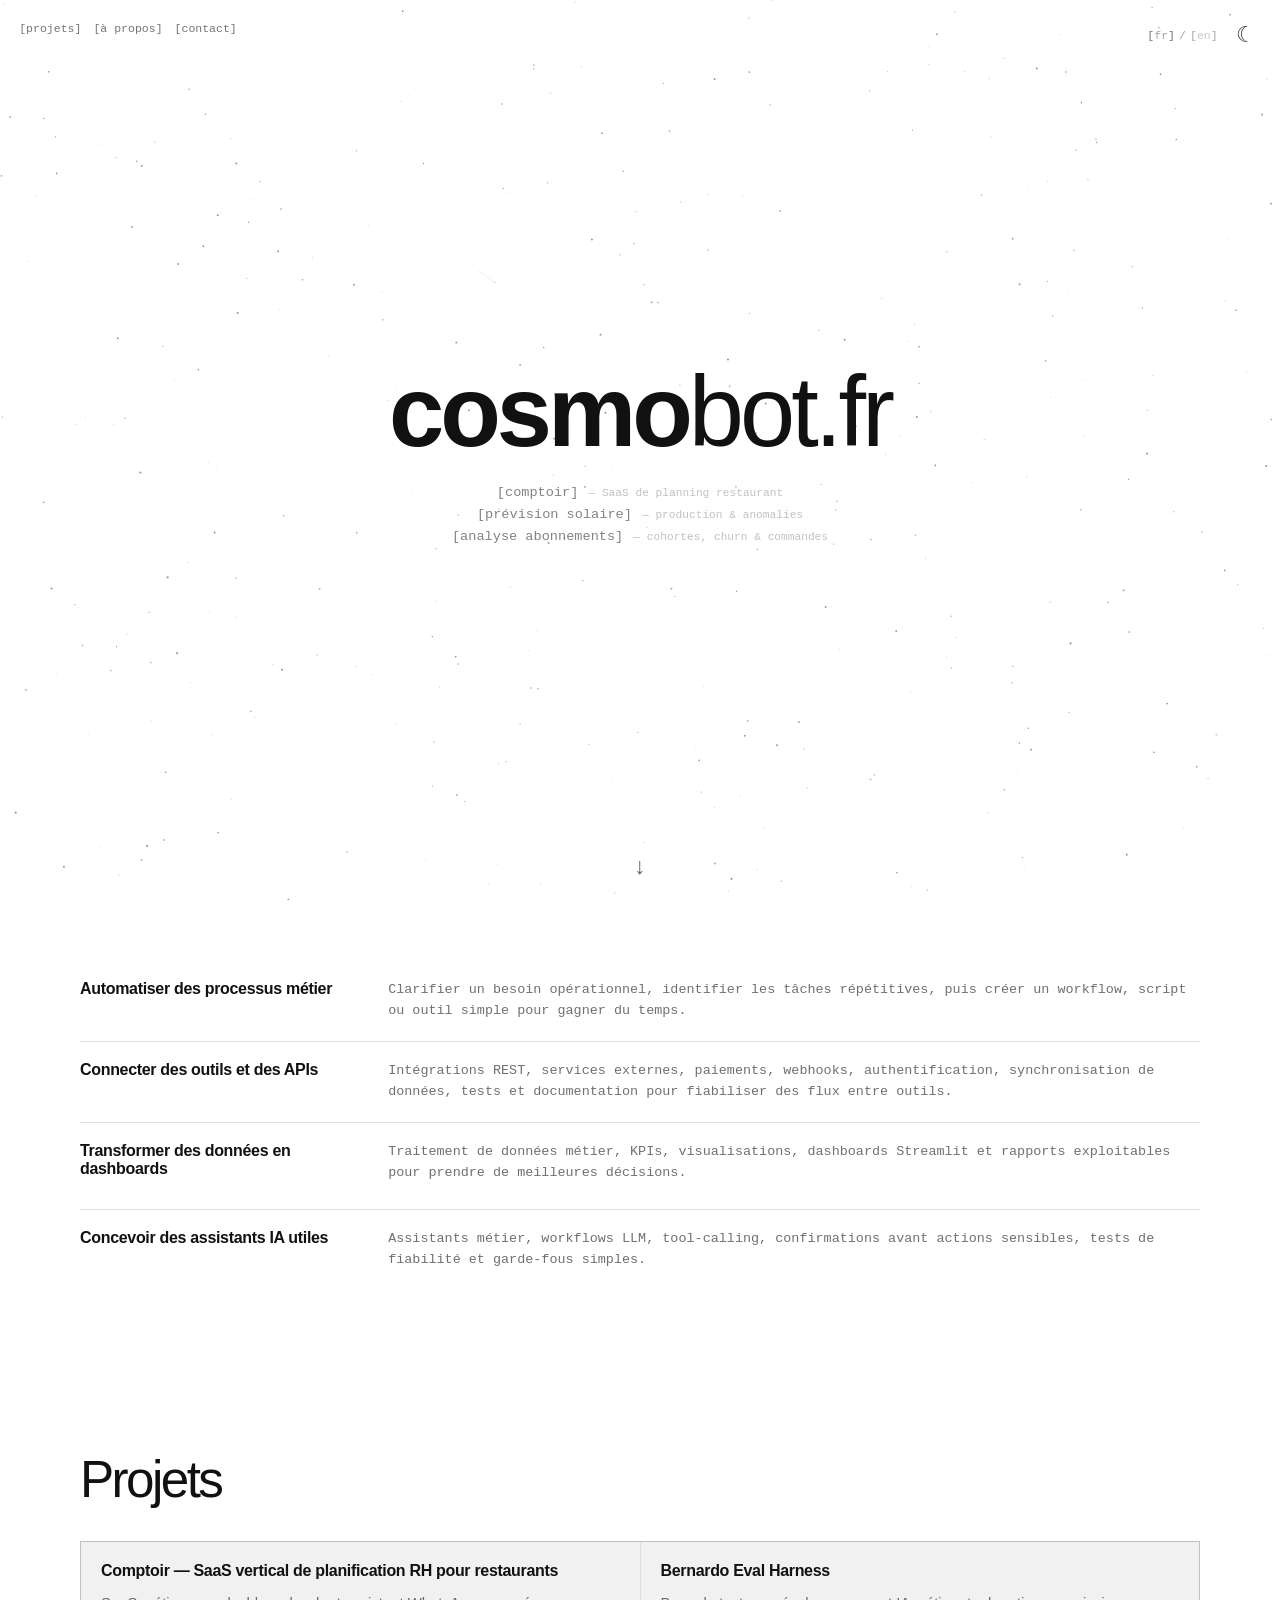
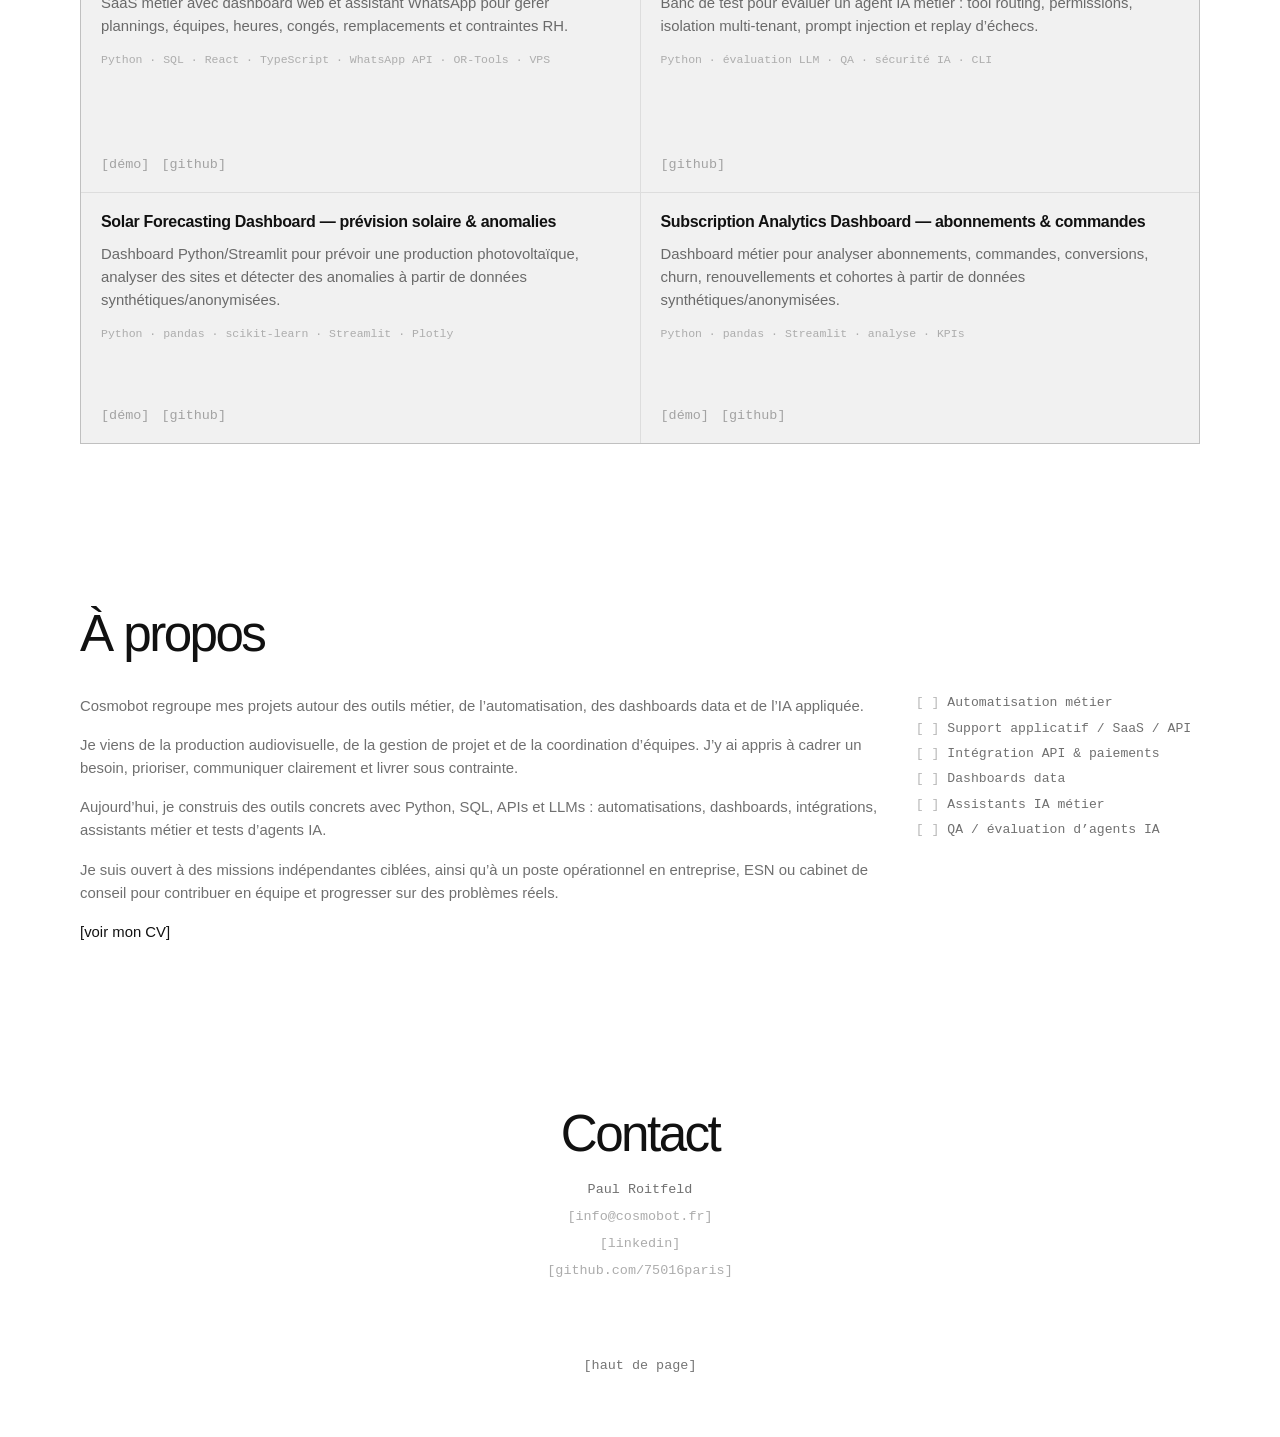
==== commit e334a67e: "Add Cosmobot social preview image" ====
--- a/index.html
+++ b/index.html
@@ -4,6 +4,19 @@
   <meta charset="UTF-8">
   <meta name="viewport" content="width=device-width, initial-scale=1.0">
   <title>Cosmobot — Paul Roitfeld</title>
+  <meta name="description" content="Portfolio de Paul Roitfeld — projets Python, data, automatisation, support applicatif et IA appliquée.">
+  <meta property="og:title" content="Cosmobot — Portfolio de Paul Roitfeld">
+  <meta property="og:description" content="Projets Python, data, automatisation, support applicatif et IA appliquée.">
+  <meta property="og:type" content="website">
+  <meta property="og:url" content="https://cosmobot.fr/">
+  <meta property="og:image" content="https://cosmobot.fr/assets/cosmobot-og.png">
+  <meta property="og:image:width" content="1200">
+  <meta property="og:image:height" content="630">
+  <meta name="twitter:card" content="summary_large_image">
+  <meta name="twitter:title" content="Cosmobot — Portfolio de Paul Roitfeld">
+  <meta name="twitter:description" content="Projets Python, data, automatisation, support applicatif et IA appliquée.">
+  <meta name="twitter:image" content="https://cosmobot.fr/assets/cosmobot-og.png">
+  <link rel="icon" type="image/png" href="/assets/cosmobot-logo.png">
   <style>
     * { margin: 0; padding: 0; box-sizing: border-box; }
 
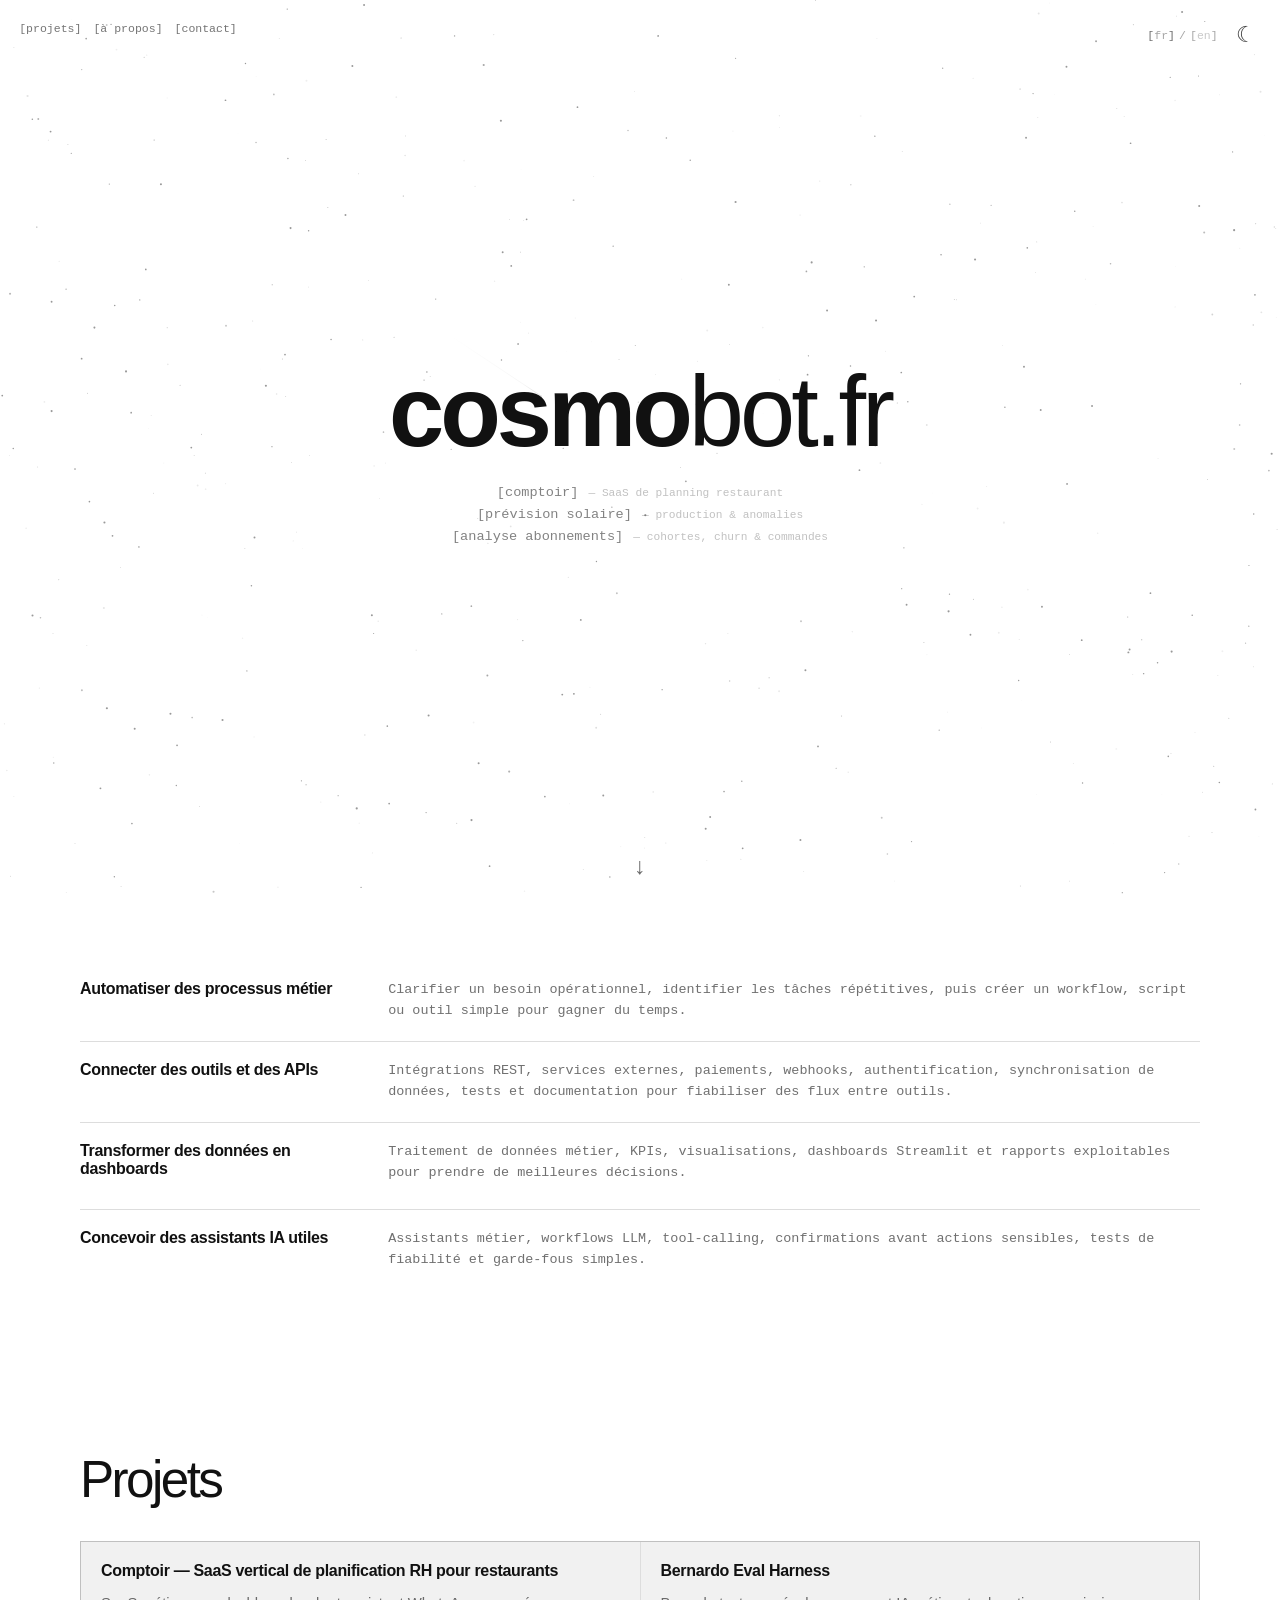
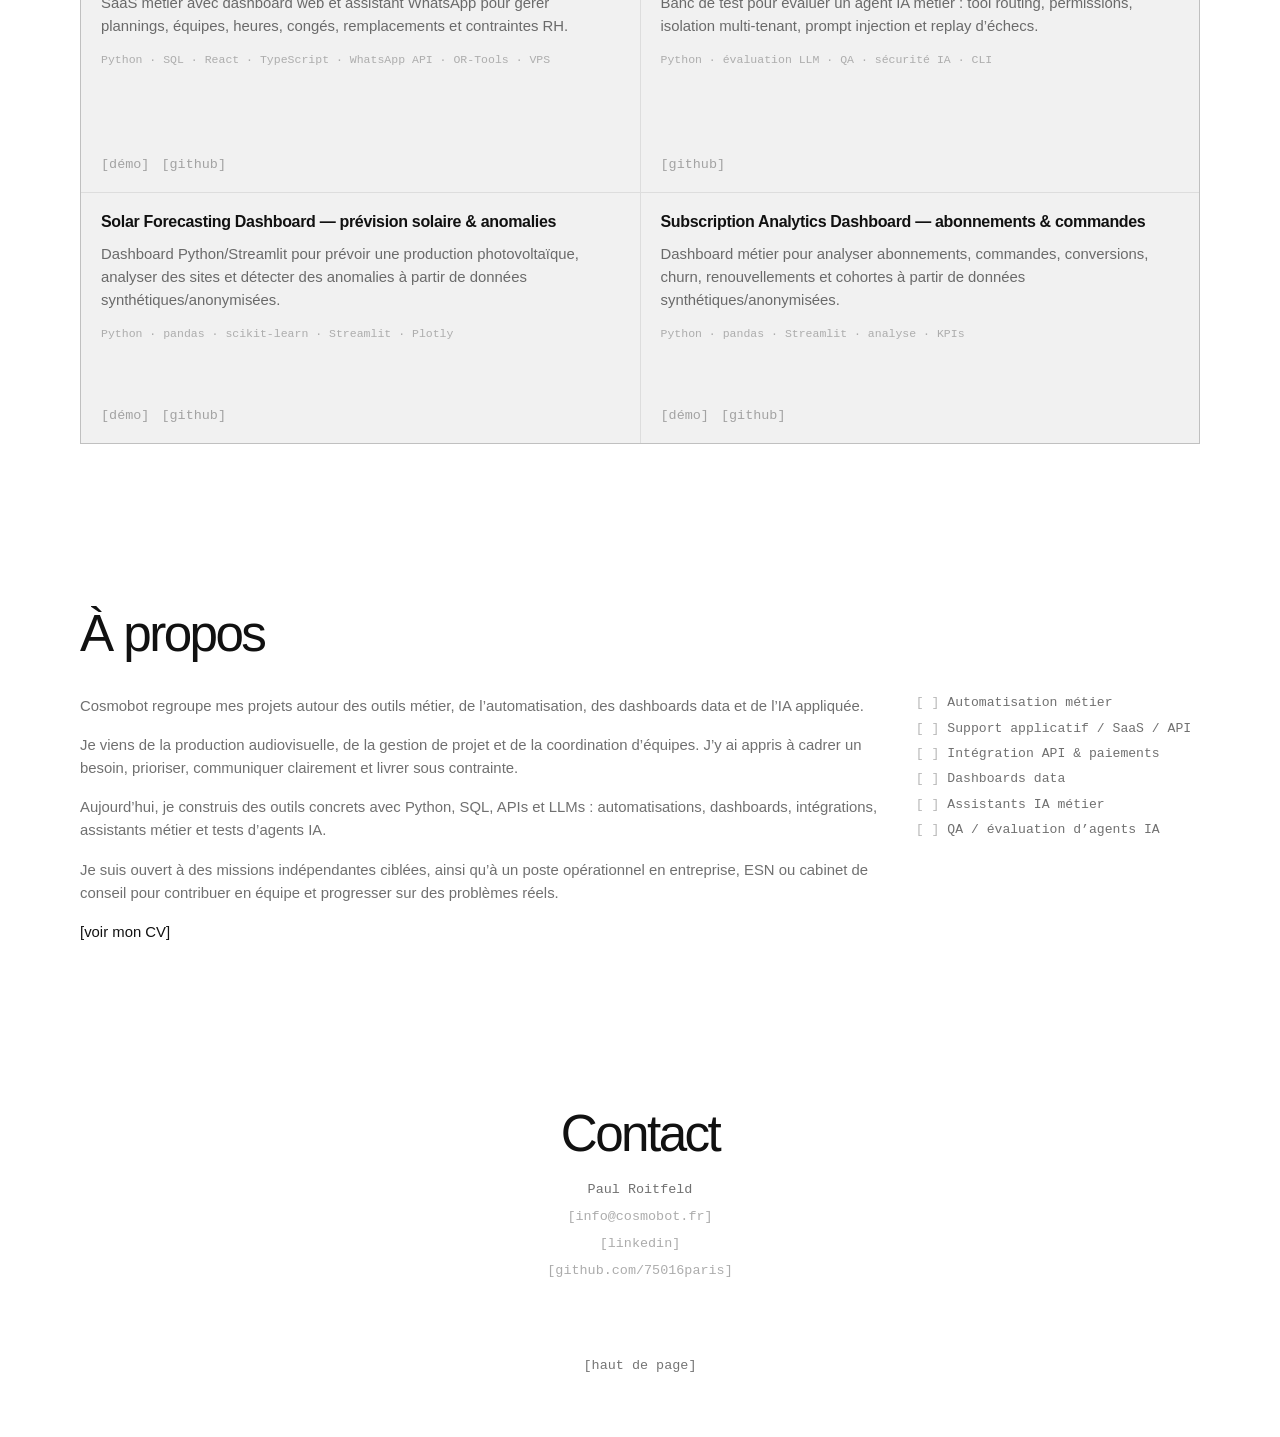
==== commit afe0d1cc: "Improve Cosmobot social preview metadata" ====
--- a/index.html
+++ b/index.html
@@ -4,9 +4,9 @@
   <meta charset="UTF-8">
   <meta name="viewport" content="width=device-width, initial-scale=1.0">
   <title>Cosmobot — Paul Roitfeld</title>
-  <meta name="description" content="Portfolio de Paul Roitfeld — projets Python, data, automatisation, support applicatif et IA appliquée.">
+  <meta name="description" content="Portfolio de Paul Roitfeld : projets Python, SQL, APIs, automatisation, support applicatif, dashboards data et IA appliquée, avec liens GitHub et CV.">
   <meta property="og:title" content="Cosmobot — Portfolio de Paul Roitfeld">
-  <meta property="og:description" content="Projets Python, data, automatisation, support applicatif et IA appliquée.">
+  <meta property="og:description" content="Portfolio de Paul Roitfeld : projets Python, SQL, APIs, automatisation, support applicatif, dashboards data et IA appliquée, avec liens GitHub et CV.">
   <meta property="og:type" content="website">
   <meta property="og:url" content="https://cosmobot.fr/">
   <meta property="og:image" content="https://cosmobot.fr/assets/cosmobot-og.png">
@@ -14,7 +14,7 @@
   <meta property="og:image:height" content="630">
   <meta name="twitter:card" content="summary_large_image">
   <meta name="twitter:title" content="Cosmobot — Portfolio de Paul Roitfeld">
-  <meta name="twitter:description" content="Projets Python, data, automatisation, support applicatif et IA appliquée.">
+  <meta name="twitter:description" content="Portfolio de Paul Roitfeld : projets Python, SQL, APIs, automatisation, support applicatif, dashboards data et IA appliquée, avec liens GitHub et CV.">
   <meta name="twitter:image" content="https://cosmobot.fr/assets/cosmobot-og.png">
   <link rel="icon" type="image/png" href="/assets/cosmobot-logo.png">
   <style>
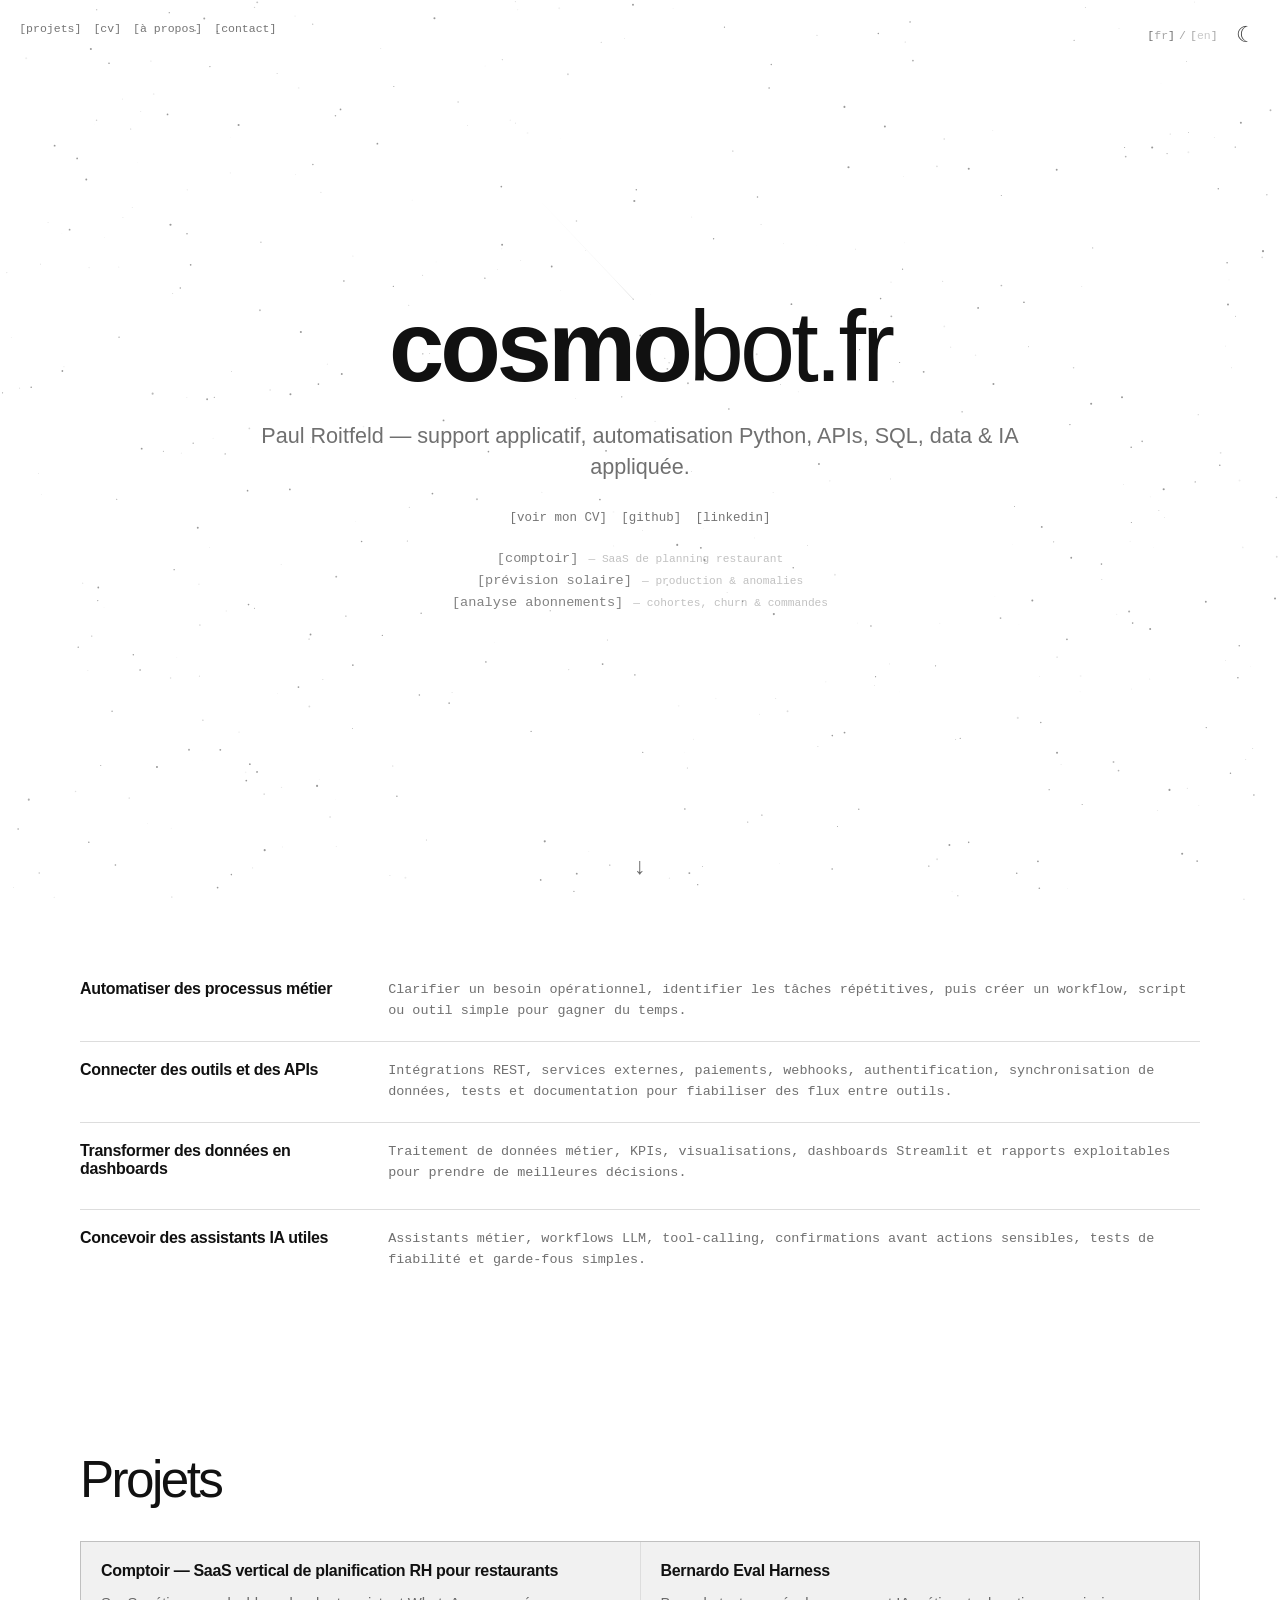
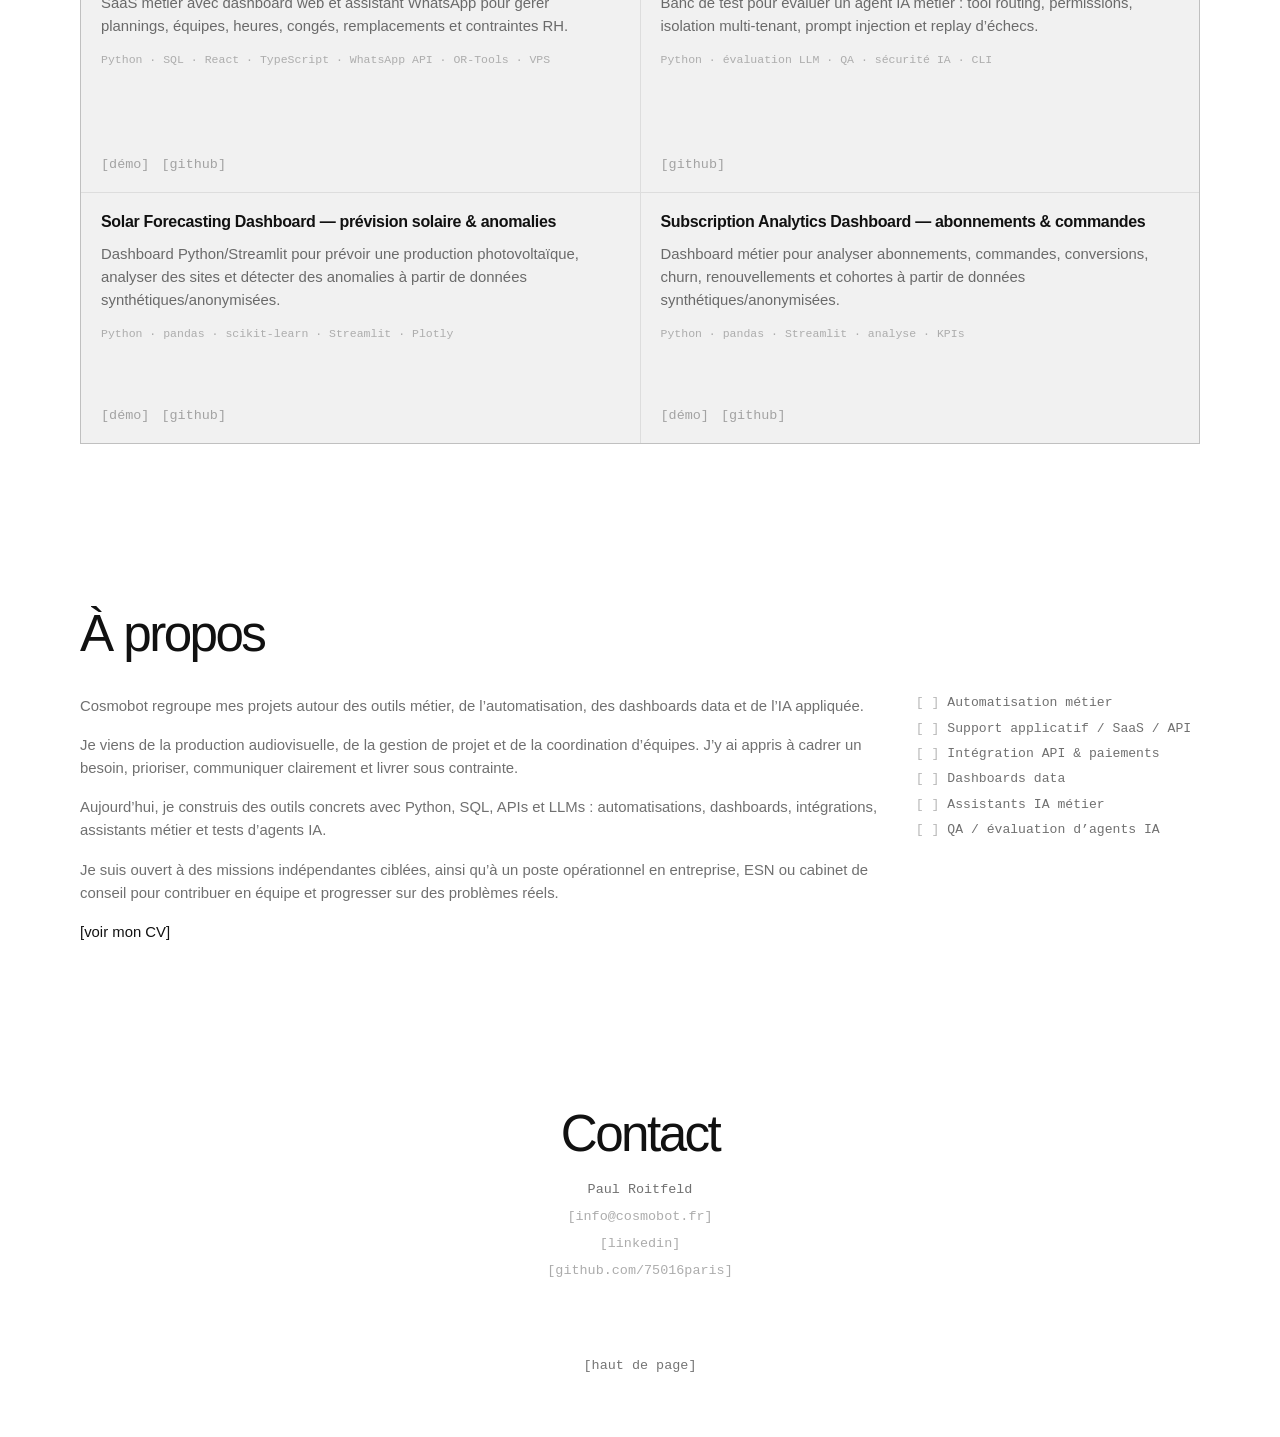
==== commit 29871ff6: "Add CV call to action on homepage" ====
--- a/index.html
+++ b/index.html
@@ -190,6 +190,7 @@
       justify-content: center;
       font-family: 'Courier New', Courier, monospace;
       font-size: 0.78rem;
+      margin-bottom: 1.6rem;
     }
 
     a {
@@ -479,6 +480,7 @@
 
   <nav class="top-nav" aria-label="Navigation principale">
     <a href="#projets">[<span>projets</span>]</a>
+    <a href="cv.html">[<span>cv</span>]</a>
     <a href="#about">[<span>à propos</span>]</a>
     <a href="#contact">[<span>contact</span>]</a>
   </nav>
@@ -502,6 +504,12 @@
   <main>
     <section class="hero" id="top">
       <h1 class="logo"><span class="logo-cosmo">cosmo</span><span class="logo-bot">bot.fr</span></h1>
+      <p class="intro-line">Paul Roitfeld — support applicatif, automatisation Python, APIs, SQL, data & IA appliquée.</p>
+      <div class="hero-links" aria-label="Liens principaux">
+        <a href="cv.html">[<span>voir mon CV</span>]</a>
+        <a href="https://github.com/75016paris" target="_blank" rel="noopener noreferrer">[<span>github</span>]</a>
+        <a href="https://www.linkedin.com/in/paul-r-07ab7b38b/" target="_blank" rel="noopener noreferrer">[<span>linkedin</span>]</a>
+      </div>
       <div class="hero-products" aria-label="Projets principaux">
         <a class="product-link" href="https://comptoir.cosmobot.fr" target="_blank" rel="noopener noreferrer">[<span class="product-name">comptoir</span>]<span class="product-tagline"> — SaaS de planning restaurant</span></a>
         <a class="product-link" href="https://solar.cosmobot.fr" target="_blank" rel="noopener noreferrer">[<span class="product-name">prévision solaire</span>]<span class="product-tagline"> — production & anomalies</span></a>
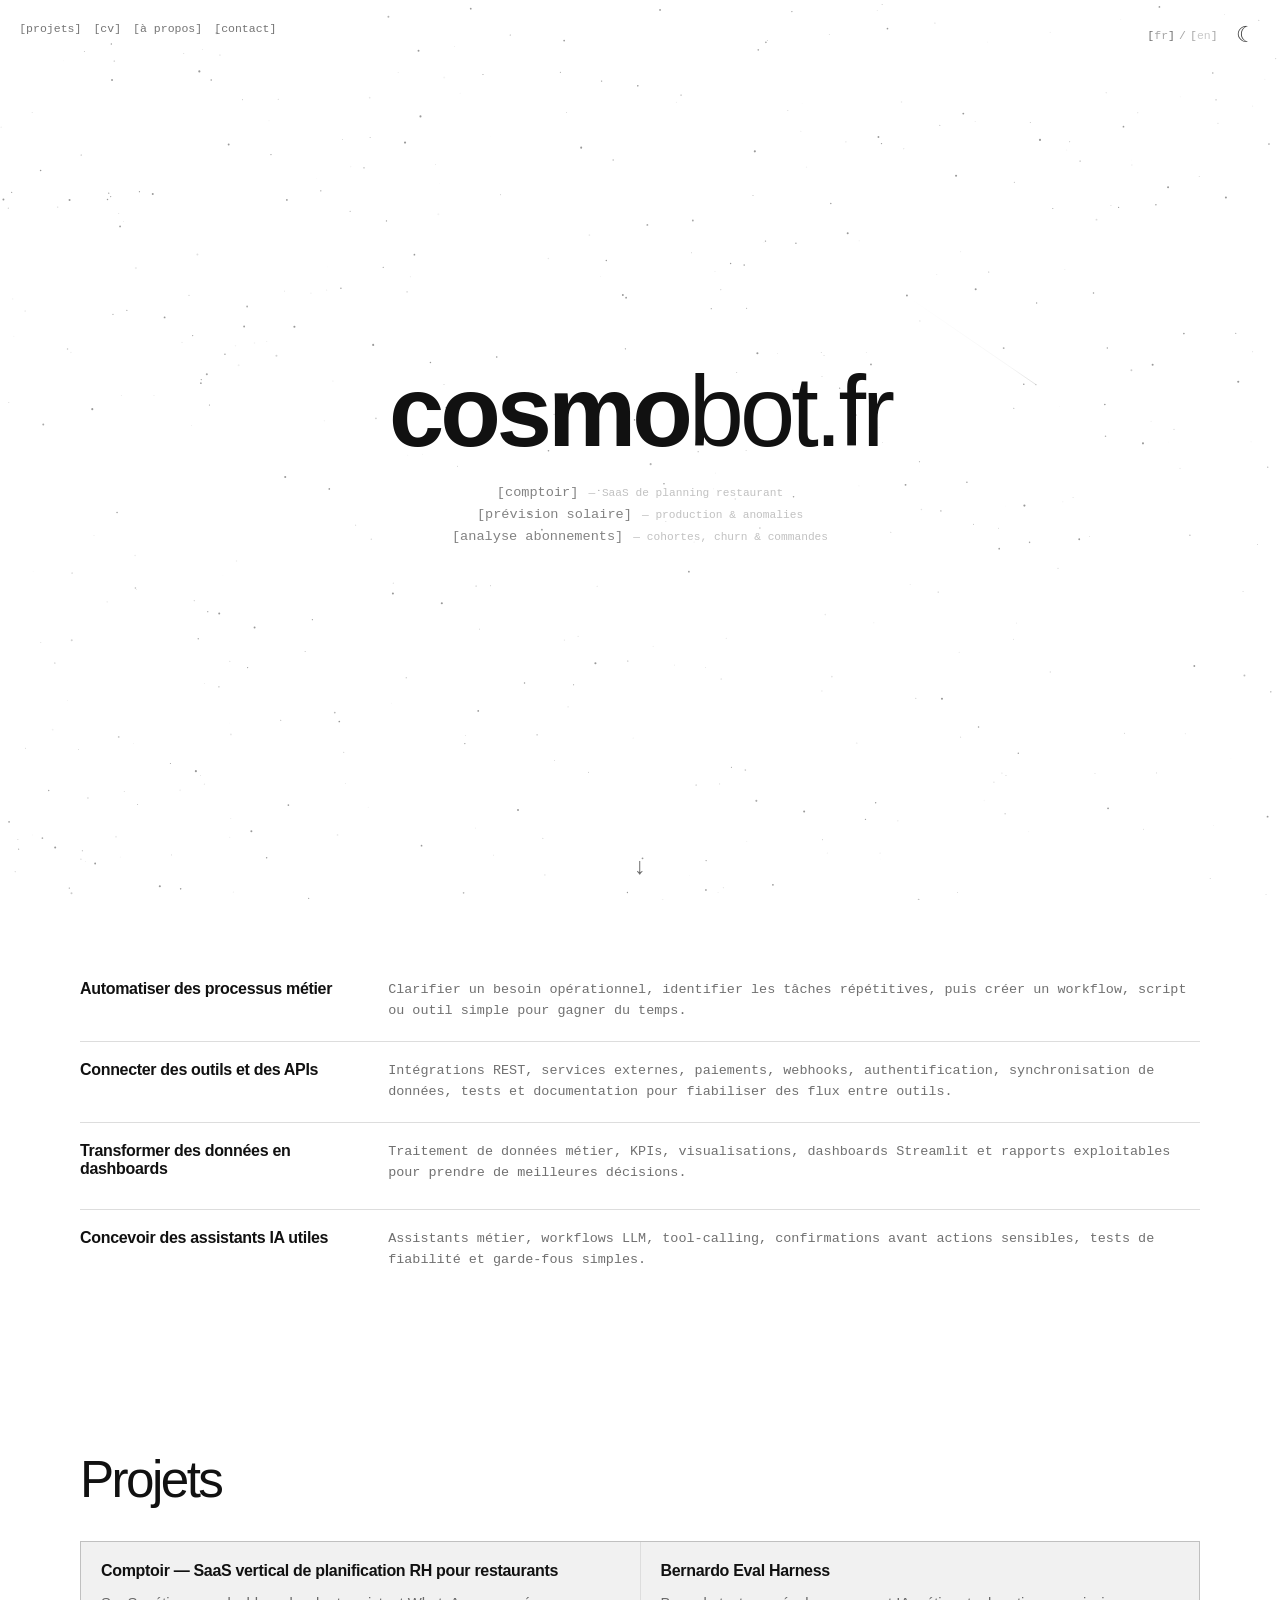
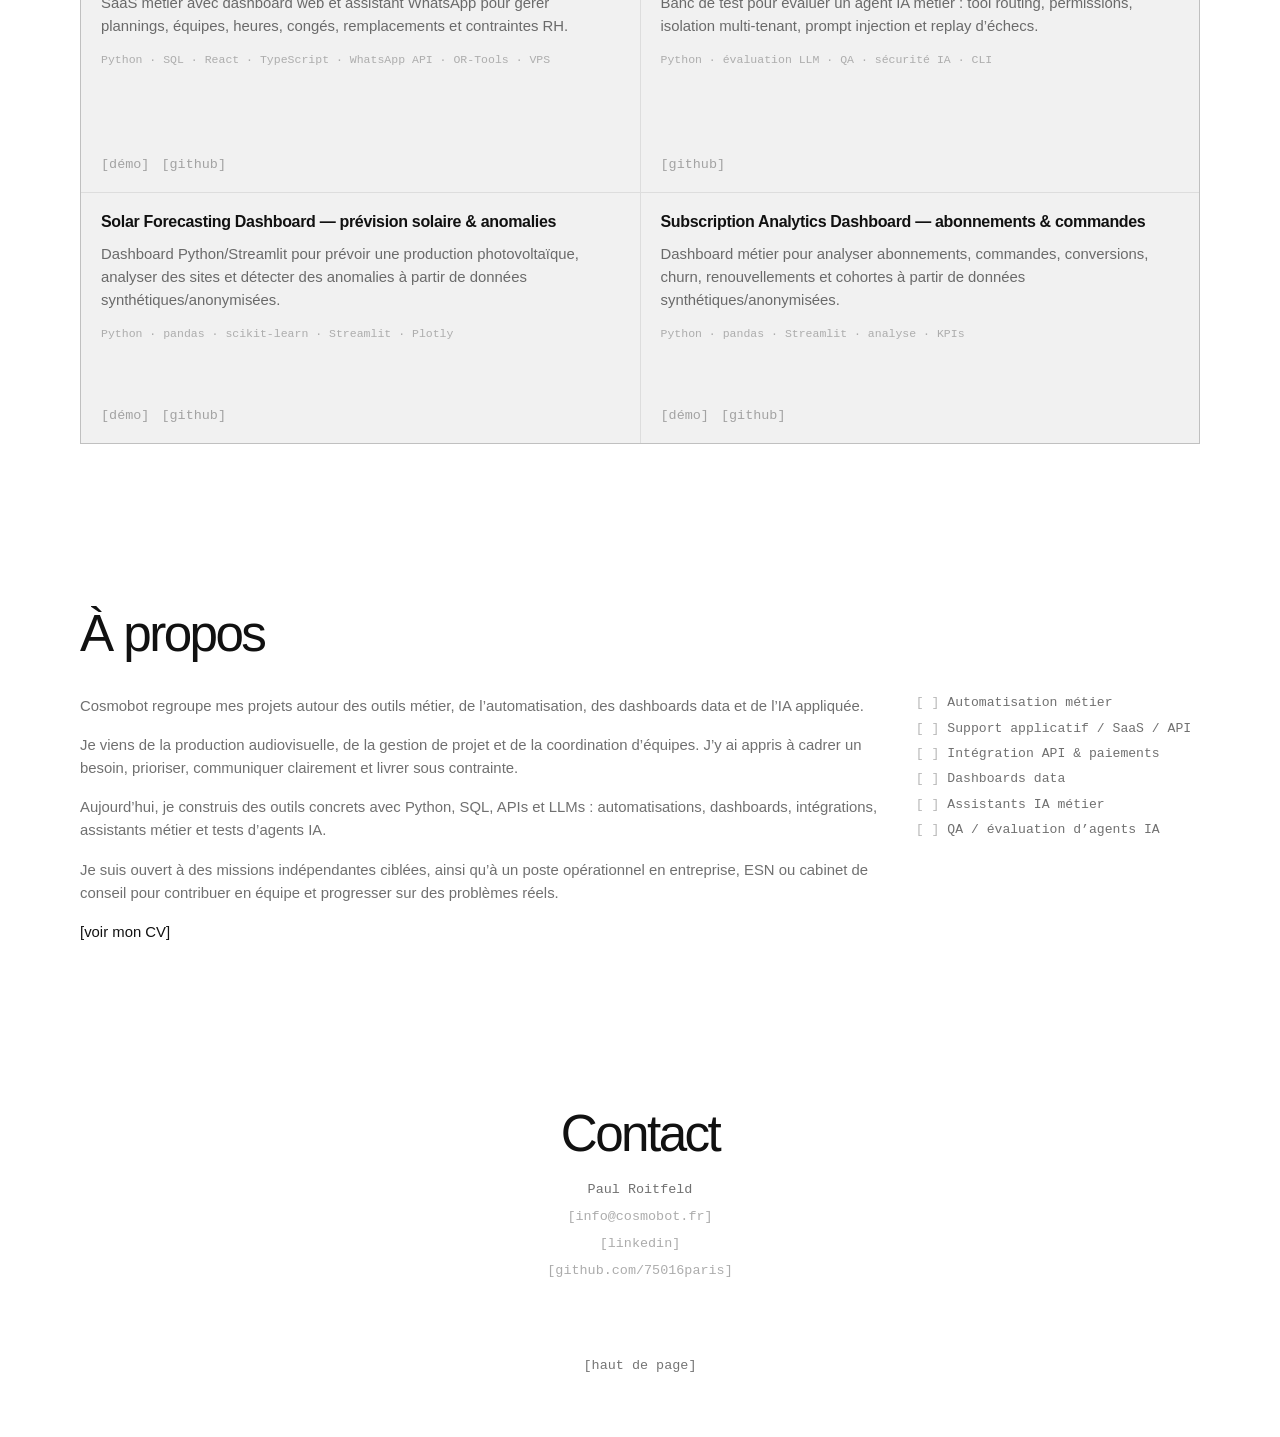
==== commit 3dca15b5: "Remove homepage hero CTA" ====
--- a/index.html
+++ b/index.html
@@ -504,12 +504,6 @@
   <main>
     <section class="hero" id="top">
       <h1 class="logo"><span class="logo-cosmo">cosmo</span><span class="logo-bot">bot.fr</span></h1>
-      <p class="intro-line">Paul Roitfeld — support applicatif, automatisation Python, APIs, SQL, data & IA appliquée.</p>
-      <div class="hero-links" aria-label="Liens principaux">
-        <a href="cv.html">[<span>voir mon CV</span>]</a>
-        <a href="https://github.com/75016paris" target="_blank" rel="noopener noreferrer">[<span>github</span>]</a>
-        <a href="https://www.linkedin.com/in/paul-r-07ab7b38b/" target="_blank" rel="noopener noreferrer">[<span>linkedin</span>]</a>
-      </div>
       <div class="hero-products" aria-label="Projets principaux">
         <a class="product-link" href="https://comptoir.cosmobot.fr" target="_blank" rel="noopener noreferrer">[<span class="product-name">comptoir</span>]<span class="product-tagline"> — SaaS de planning restaurant</span></a>
         <a class="product-link" href="https://solar.cosmobot.fr" target="_blank" rel="noopener noreferrer">[<span class="product-name">prévision solaire</span>]<span class="product-tagline"> — production & anomalies</span></a>
